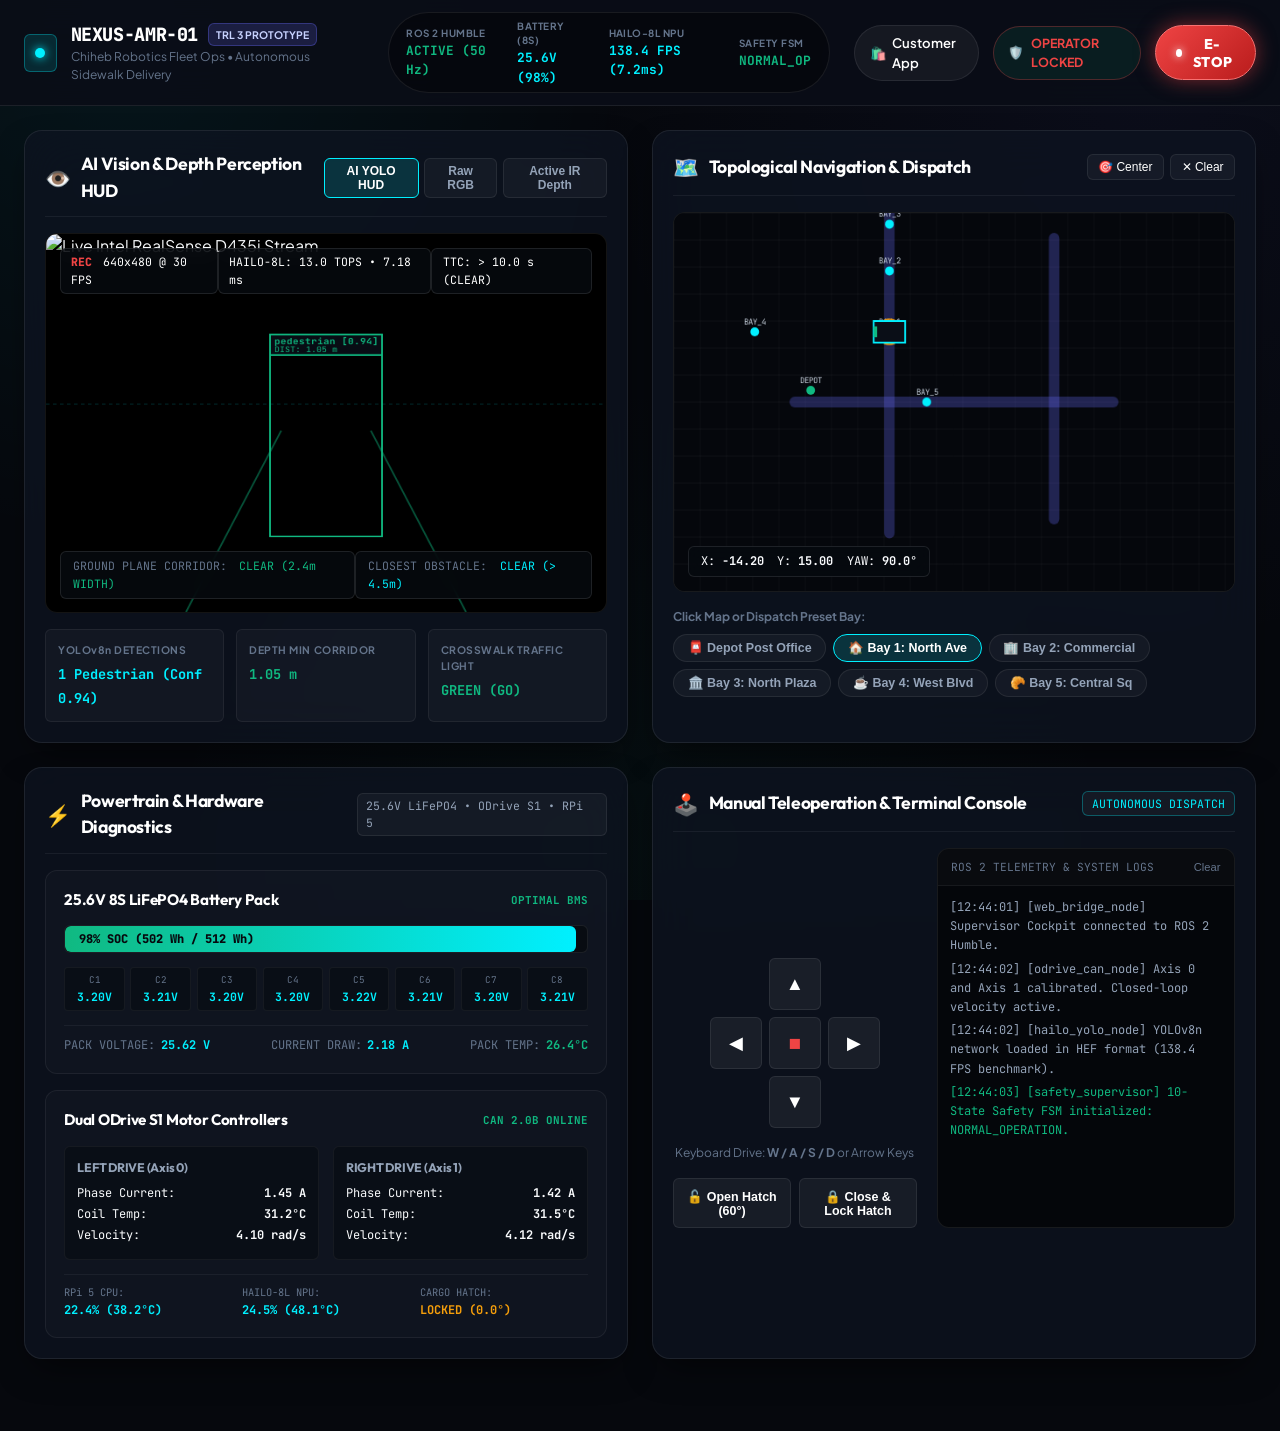
==== delivery_robot_sim/web_dashboard/supervisor.html @ bac7125e "feat(web): implement dual luxury customer portal and engineer supervisor cockpit - Add dedicated cus" ====
<!DOCTYPE html>
<html lang="en">
<head>
  <meta charset="UTF-8">
  <meta name="viewport" content="width=device-width, initial-scale=1.0">
  <title>NexusDelivery — Fleet Engineer & Supervisor Cockpit</title>
  <meta name="description" content="Industrial mission control cockpit for robotics engineers, fleet supervisors, and field telemetry operators.">
  <link rel="preconnect" href="https://fonts.googleapis.com">
  <link rel="preconnect" href="https://fonts.gstatic.com" crossorigin>
  <link href="https://fonts.googleapis.com/css2?family=Outfit:wght@400;500;600;700;800&family=Plus+Jakarta+Sans:wght@400;500;600;700&family=JetBrains+Mono:wght@400;500;600;700;800&display=swap" rel="stylesheet">
  <link rel="stylesheet" href="supervisor.css">
</head>
<body class="cockpit-theme">

  <!-- ========================================================================= -->
  <!-- 1. MISSION CONTROL TOP HEADER                                             -->
  <!-- ========================================================================= -->
  <header class="cockpit-header">
    <div class="cockpit-header-inner">
      
      <!-- Brand & Rover Identifier -->
      <div class="brand-cockpit-group">
        <div class="rover-badge-pulse">
          <span class="rover-dot"></span>
        </div>
        <div class="rover-meta">
          <div class="rover-title">
            <span class="rover-id">NEXUS-AMR-01</span>
            <span class="platform-badge">TRL 3 PROTOTYPE</span>
          </div>
          <div class="rover-sub">Chiheb Robotics Fleet Ops • Autonomous Sidewalk Delivery</div>
        </div>
      </div>

      <!-- Real-Time Telemetry Badges -->
      <div class="telemetry-ribbon">
        <div class="ribbon-metric">
          <span class="rm-k">ROS 2 HUMBLE</span>
          <span class="rm-v text-emerald" id="topRosStatus">ACTIVE (50 Hz)</span>
        </div>
        <div class="ribbon-metric hide-mobile">
          <span class="rm-k">BATTERY (8S)</span>
          <span class="rm-v text-cyan" id="topBattery">25.6V (98%)</span>
        </div>
        <div class="ribbon-metric hide-mobile">
          <span class="rm-k">HAILO-8L NPU</span>
          <span class="rm-v text-cyan" id="topNpu">138.4 FPS (7.2ms)</span>
        </div>
        <div class="ribbon-metric">
          <span class="rm-k">SAFETY FSM</span>
          <span class="rm-v text-emerald" id="topSafetyFsm">NORMAL_OP</span>
        </div>
      </div>

      <!-- Cockpit Actions & Navigation -->
      <div class="cockpit-actions">
        <!-- Switch to Customer Portal -->
        <a href="/client" class="client-portal-link" title="Open Customer Delivery Storefront & Live Tracker">
          <span class="cp-icon">🛍️</span>
          <span>Customer App</span>
        </a>

        <!-- Operator PIN Badge -->
        <div class="operator-auth-badge" id="operatorBadge" onclick="promptOperatorPin()">
          <span class="badge-icon">🛡️</span>
          <span class="badge-text" id="operatorStatusText">OPERATOR SECURE</span>
        </div>

        <!-- Master Emergency Stop Button -->
        <button class="btn-master-estop" id="masterEstopBtn" onclick="toggleMasterEstop()">
          <span class="estop-light"></span>
          <span>E-STOP</span>
        </button>
      </div>

    </div>
  </header>

  <!-- ========================================================================= -->
  <!-- 2. QUAD MISSION CONTROL GRID                                              -->
  <!-- ========================================================================= -->
  <main class="cockpit-grid">

    <!-- ======================================================================= -->
    <!-- PANE 1: PERCEPTION & AI VISION HUD                                      -->
    <!-- ======================================================================= -->
    <section class="cockpit-pane pane-perception">
      <div class="pane-header">
        <div class="pane-title-group">
          <span class="pane-icon">👁️</span>
          <h2>AI Vision & Depth Perception HUD</h2>
        </div>
        <div class="camera-mode-tabs" role="tablist">
          <button class="cam-tab active" onclick="setCameraMode('ai_hud', this)">AI YOLO HUD</button>
          <button class="cam-tab" onclick="setCameraMode('raw_rgb', this)">Raw RGB</button>
          <button class="cam-tab" onclick="setCameraMode('depth', this)">Active IR Depth</button>
        </div>
      </div>

      <!-- Live Stream Viewport -->
      <div class="video-hud-viewport" id="videoHudViewport">
        <img src="/stream/camera.mjpg" id="liveCameraStream" class="camera-stream-img" alt="Live Intel RealSense D435i Stream" onerror="handleStreamFallback(this)">
        <canvas id="cameraOverlayCanvas" class="camera-overlay-canvas" width="640" height="480"></canvas>

        <!-- Dynamic HUD Overlay Widgets -->
        <div class="hud-top-bar">
          <div class="hud-pill"><span class="live-tag">REC</span> 640x480 @ 30 FPS</div>
          <div class="hud-pill" id="hudHailoStats">HAILO-8L: 13.0 TOPS • 7.18 ms</div>
          <div class="hud-pill text-emerald" id="hudTtcMetric">TTC: &gt; 10.0 s (CLEAR)</div>
        </div>

        <div class="hud-bottom-bar">
          <div class="hud-corridor-box">
            <span class="box-title">GROUND PLANE CORRIDOR:</span>
            <span class="box-val text-emerald" id="hudCorridorStatus">CLEAR (2.4m WIDTH)</span>
          </div>
          <div class="hud-obstacle-box">
            <span class="box-title">CLOSEST OBSTACLE:</span>
            <span class="box-val text-cyan" id="hudObstacleDist">CLEAR (&gt; 4.5m)</span>
          </div>
        </div>
      </div>

      <!-- Perception Telemetry Bar -->
      <div class="perception-metrics-grid">
        <div class="stat-card">
          <span class="sc-label">YOLOv8n DETECTIONS</span>
          <span class="sc-val text-cyan" id="metricDetections">1 Pedestrian (Conf 0.94)</span>
        </div>
        <div class="stat-card">
          <span class="sc-label">DEPTH MIN CORRIDOR</span>
          <span class="sc-val text-emerald" id="metricDepthMin">1.05 m</span>
        </div>
        <div class="stat-card">
          <span class="sc-label">CROSSWALK TRAFFIC LIGHT</span>
          <span class="sc-val text-emerald" id="metricTrafficLight">GREEN (GO)</span>
        </div>
      </div>
    </section>

    <!-- ======================================================================= -->
    <!-- PANE 2: TOPOLOGICAL NAVIGATION & WAYPOINT DISPATCH                      -->
    <!-- ======================================================================= -->
    <section class="cockpit-pane pane-navigation">
      <div class="pane-header">
        <div class="pane-title-group">
          <span class="pane-icon">🗺️</span>
          <h2>Topological Navigation & Dispatch</h2>
        </div>
        <div class="map-quick-tools">
          <button class="tool-btn" onclick="centerRoverOnMap()">🎯 Center</button>
          <button class="tool-btn" onclick="clearDispatchRoute()">✕ Clear</button>
        </div>
      </div>

      <!-- Interactive 2D Navigation Map -->
      <div class="nav-map-container">
        <canvas id="cockpitNavCanvas" class="cockpit-map-canvas" width="640" height="420"></canvas>
        <div class="map-coordinates-hud">
          <span>X: <strong id="mapCoordX">-14.20</strong></span>
          <span>Y: <strong id="mapCoordY">15.00</strong></span>
          <span>YAW: <strong id="mapCoordYaw">90.0°</strong></span>
        </div>
      </div>

      <!-- Quick Dispatch Preset Hubs -->
      <div class="dispatch-presets-bar">
        <span class="presets-label">Click Map or Dispatch Preset Bay:</span>
        <div class="presets-chips">
          <button class="preset-chip" onclick="dispatchToBay('DEPOT', -31.5, 2.5)">📮 Depot Post Office</button>
          <button class="preset-chip active" onclick="dispatchToBay('CLIENT_1', -14.2, 15.0)">🏠 Bay 1: North Ave</button>
          <button class="preset-chip" onclick="dispatchToBay('CLIENT_2', -14.2, 28.0)">🏢 Bay 2: Commercial</button>
          <button class="preset-chip" onclick="dispatchToBay('CLIENT_3', -14.2, 38.0)">🏛️ Bay 3: North Plaza</button>
          <button class="preset-chip" onclick="dispatchToBay('CLIENT_4', -43.8, 15.0)">☕ Bay 4: West Blvd</button>
          <button class="preset-chip" onclick="dispatchToBay('CLIENT_5', -6.0, 0.0)">🥐 Bay 5: Central Sq</button>
        </div>
      </div>
    </section>

    <!-- ======================================================================= -->
    <!-- PANE 3: HARDWARE DIAGNOSTICS DECK                                       -->
    <!-- ======================================================================= -->
    <section class="cockpit-pane pane-hardware">
      <div class="pane-header">
        <div class="pane-title-group">
          <span class="pane-icon">⚡</span>
          <h2>Powertrain & Hardware Diagnostics</h2>
        </div>
        <span class="hw-spec-tag">25.6V LiFePO4 • ODrive S1 • RPi 5</span>
      </div>

      <div class="hardware-decks-container">
        
        <!-- Battery BMS Card -->
        <div class="hw-deck-card">
          <div class="deck-card-header">
            <h4>25.6V 8S LiFePO4 Battery Pack</h4>
            <span class="deck-state-chip text-emerald">OPTIMAL BMS</span>
          </div>

          <div class="battery-meter-visual">
            <div class="battery-bar-fill" id="bmsSocFill" style="width: 98%;"></div>
            <span class="battery-soc-label" id="bmsSocText">98% SOC (502 Wh / 512 Wh)</span>
          </div>

          <!-- Cell Balancing Grid (8 Cells) -->
          <div class="cell-voltages-grid">
            <div class="cell-item"><span>C1</span><strong>3.20V</strong></div>
            <div class="cell-item"><span>C2</span><strong>3.21V</strong></div>
            <div class="cell-item"><span>C3</span><strong>3.20V</strong></div>
            <div class="cell-item"><span>C4</span><strong>3.20V</strong></div>
            <div class="cell-item"><span>C5</span><strong>3.22V</strong></div>
            <div class="cell-item"><span>C6</span><strong>3.21V</strong></div>
            <div class="cell-item"><span>C7</span><strong>3.20V</strong></div>
            <div class="cell-item"><span>C8</span><strong>3.21V</strong></div>
          </div>

          <div class="deck-telemetry-row">
            <div><span class="dt-k">PACK VOLTAGE:</span><strong class="dt-v text-cyan">25.62 V</strong></div>
            <div><span class="dt-k">CURRENT DRAW:</span><strong class="dt-v text-cyan" id="bmsCurrentDraw">2.18 A</strong></div>
            <div><span class="dt-k">PACK TEMP:</span><strong class="dt-v text-emerald">26.4°C</strong></div>
          </div>
        </div>

        <!-- ODrive S1 & Compute Deck -->
        <div class="hw-deck-card">
          <div class="deck-card-header">
            <h4>Dual ODrive S1 Motor Controllers</h4>
            <span class="deck-state-chip text-emerald">CAN 2.0B ONLINE</span>
          </div>

          <div class="motors-telemetry-row">
            <div class="motor-unit">
              <h5>LEFT DRIVE (Axis 0)</h5>
              <div class="mu-stat"><span>Phase Current:</span> <strong id="motorLeftCurrent">1.45 A</strong></div>
              <div class="mu-stat"><span>Coil Temp:</span> <strong id="motorLeftTemp">31.2°C</strong></div>
              <div class="mu-stat"><span>Velocity:</span> <strong id="motorLeftVel">4.10 rad/s</strong></div>
            </div>
            <div class="motor-unit">
              <h5>RIGHT DRIVE (Axis 1)</h5>
              <div class="mu-stat"><span>Phase Current:</span> <strong id="motorRightCurrent">1.42 A</strong></div>
              <div class="mu-stat"><span>Coil Temp:</span> <strong id="motorRightTemp">31.5°C</strong></div>
              <div class="mu-stat"><span>Velocity:</span> <strong id="motorRightVel">4.12 rad/s</strong></div>
            </div>
          </div>

          <div class="compute-subdeck">
            <div class="cs-item">
              <span class="cs-k">RPi 5 CPU:</span>
              <strong class="cs-v text-cyan" id="rpiCpuLoad">22.4% (38.2°C)</strong>
            </div>
            <div class="cs-item">
              <span class="cs-k">HAILO-8L NPU:</span>
              <strong class="cs-v text-cyan" id="hailoLoad">24.5% (48.1°C)</strong>
            </div>
            <div class="cs-item">
              <span class="cs-k">CARGO HATCH:</span>
              <strong class="cs-v text-amber" id="cockpitHatchStatus">LOCKED (0.0°)</strong>
            </div>
          </div>
        </div>

      </div>
    </section>

    <!-- ======================================================================= -->
    <!-- PANE 4: REMOTE TELEOPERATION & MISSION CONSOLE                          -->
    <!-- ======================================================================= -->
    <section class="cockpit-pane pane-teleop">
      <div class="pane-header">
        <div class="pane-title-group">
          <span class="pane-icon">🕹️</span>
          <h2>Manual Teleoperation & Terminal Console</h2>
        </div>
        <span class="teleop-mode-pill" id="teleopModePill">AUTONOMOUS DISPATCH</span>
      </div>

      <div class="teleop-body-grid">
        
        <!-- Controls Side -->
        <div class="teleop-controls-side">
          <div class="dpad-container">
            <button class="dpad-btn dpad-up" onmousedown="sendTeleop(0.6, 0.0)" onmouseup="sendTeleop(0.0, 0.0)">▲</button>
            <div class="dpad-mid-row">
              <button class="dpad-btn dpad-left" onmousedown="sendTeleop(0.0, 0.6)" onmouseup="sendTeleop(0.0, 0.0)">◀</button>
              <button class="dpad-btn dpad-stop" onclick="sendTeleop(0.0, 0.0)">■</button>
              <button class="dpad-btn dpad-right" onmousedown="sendTeleop(0.0, -0.6)" onmouseup="sendTeleop(0.0, 0.0)">▶</button>
            </div>
            <button class="dpad-btn dpad-down" onmousedown="sendTeleop(-0.4, 0.0)" onmouseup="sendTeleop(0.0, 0.0)">▼</button>
          </div>
          <span class="keyboard-hint">Keyboard Drive: <strong>W / A / S / D</strong> or Arrow Keys</span>

          <div class="hatch-override-buttons">
            <button class="btn-hatch-action" onclick="toggleHatchManual('open')">🔓 Open Hatch (60°)</button>
            <button class="btn-hatch-action" onclick="toggleHatchManual('close')">🔒 Close & Lock Hatch</button>
          </div>
        </div>

        <!-- Terminal Console Side -->
        <div class="console-side">
          <div class="console-header">
            <span>ROS 2 TELEMETRY & SYSTEM LOGS</span>
            <button class="console-clear-btn" onclick="clearTerminalLogs()">Clear</button>
          </div>
          <div class="console-output" id="cockpitTerminalOutput">
            <div class="log-line info">[12:44:01] [web_bridge_node] Supervisor Cockpit connected to ROS 2 Humble.</div>
            <div class="log-line info">[12:44:02] [odrive_can_node] Axis 0 and Axis 1 calibrated. Closed-loop velocity active.</div>
            <div class="log-line info">[12:44:02] [hailo_yolo_node] YOLOv8n network loaded in HEF format (138.4 FPS benchmark).</div>
            <div class="log-line success">[12:44:03] [safety_supervisor] 10-State Safety FSM initialized: NORMAL_OPERATION.</div>
          </div>
        </div>

      </div>
    </section>

  </main>

  <!-- ========================================================================= -->
  <!-- 3. OPERATOR PIN AUTHENTICATION MODAL                                      -->
  <!-- ========================================================================= -->
  <div class="pin-modal-backdrop" id="operatorPinModal">
    <div class="pin-modal-window">
      <div class="pin-modal-header">
        <span class="pin-shield-icon">🛡️</span>
        <h3>Operator Security Authorization</h3>
        <p>Enter the fleet operator security PIN to unlock remote vehicle overrides.</p>
      </div>

      <form onsubmit="handleOperatorPinSubmit(event)">
        <div class="form-group">
          <label>Operator Security PIN / Token</label>
          <input type="password" id="inputOperatorPin" class="pin-input mono" placeholder="Enter PIN (e.g. from NEXUS_OPERATOR_PIN)" required>
        </div>

        <div class="pin-preset-helper">
          <span>Demo Evaluation Hint:</span>
          <button type="button" class="btn-autofill-pin" onclick="autofillDemoPin()">Use Session Token</button>
        </div>

        <div class="pin-feedback" id="operatorPinFeedback"></div>

        <div class="pin-modal-actions">
          <button type="button" class="btn-pin-cancel" onclick="closeOperatorPinModal()">Cancel</button>
          <button type="submit" class="btn-pin-submit">Authorize Operator</button>
        </div>
      </form>
    </div>
  </div>

  <!-- Master E-Stop Flashing Banner -->
  <div class="estop-active-banner" id="estopBanner" style="display: none;">
    <div class="banner-inner">
      <span class="banner-icon">⚠️</span>
      <strong>EMERGENCY STOP ENGAGED: ALL MOTOR POWER CUT OFF</strong>
      <button class="btn-reset-estop" onclick="resetMasterEstop()">RESET E-STOP</button>
    </div>
  </div>

  <!-- Supervisor Cockpit Logic -->
  <script src="supervisor.js"></script>
</body>
</html>
---- delivery_robot_sim/web_dashboard/supervisor.css ----
/* ==========================================================================
   NexusDelivery — Fleet Engineer & Supervisor Cockpit CSS
   Industrial Telemetry, Mission Control, Monospace Metrics, Dark Obsidian UI
   ========================================================================== */

:root {
  --cockpit-bg: #06080d;
  --cockpit-card: rgba(14, 20, 32, 0.78);
  --cockpit-card-border: rgba(255, 255, 255, 0.08);
  --cockpit-header: rgba(10, 14, 23, 0.92);

  --accent-cyan: #00f0ff;
  --accent-cyan-glow: rgba(0, 240, 255, 0.3);
  --accent-emerald: #10b981;
  --accent-emerald-glow: rgba(16, 185, 129, 0.3);
  --accent-amber: #f59e0b;
  --accent-red: #ef4444;
  --accent-indigo: #6366f1;

  --text-main: #f8fafc;
  --text-muted: #94a3b8;
  --text-dim: #64748b;

  --font-heading: 'Outfit', sans-serif;
  --font-body: 'Plus Jakarta Sans', sans-serif;
  --font-mono: 'JetBrains Mono', monospace;

  --radius-sm: 6px;
  --radius-md: 12px;
  --radius-lg: 18px;
  --radius-full: 9999px;
  --transition: all 0.24s cubic-bezier(0.16, 1, 0.3, 1);
}

*, *::before, *::after {
  box-sizing: border-box;
  margin: 0;
  padding: 0;
}

body.cockpit-theme {
  background: var(--cockpit-bg);
  color: var(--text-main);
  font-family: var(--font-body);
  line-height: 1.5;
  min-height: 100vh;
  overflow-x: hidden;
  background-image: 
    radial-gradient(circle at 10% 5%, rgba(0, 240, 255, 0.06), transparent 35%),
    radial-gradient(circle at 90% 10%, rgba(99, 102, 241, 0.06), transparent 40%),
    radial-gradient(circle at 50% 95%, rgba(16, 185, 129, 0.04), transparent 45%);
  background-attachment: fixed;
}

h1, h2, h3, h4, h5 {
  font-family: var(--font-heading);
  letter-spacing: -0.02em;
  color: #fff;
}

.mono { font-family: var(--font-mono); }
.text-cyan { color: var(--accent-cyan); }
.text-emerald { color: var(--accent-emerald); }
.text-amber { color: var(--accent-amber); }
.text-red { color: var(--accent-red); }

/* ==========================================================================
   1. MISSION CONTROL HEADER
   ========================================================================== */
.cockpit-header {
  position: sticky;
  top: 0;
  z-index: 1000;
  background: var(--cockpit-header);
  backdrop-filter: blur(20px);
  border-bottom: 1px solid var(--cockpit-card-border);
  padding: 0.75rem 1.5rem;
}

.cockpit-header-inner {
  max-width: 1560px;
  margin: 0 auto;
  display: flex;
  align-items: center;
  justify-content: space-between;
  gap: 1.5rem;
}

.brand-cockpit-group {
  display: flex;
  align-items: center;
  gap: 0.85rem;
}

.rover-badge-pulse {
  width: 38px;
  height: 38px;
  border-radius: var(--radius-sm);
  background: rgba(0, 240, 255, 0.12);
  border: 1px solid rgba(0, 240, 255, 0.3);
  display: flex;
  align-items: center;
  justify-content: center;
}

.rover-dot {
  width: 10px;
  height: 10px;
  border-radius: 50%;
  background: var(--accent-cyan);
  box-shadow: 0 0 10px var(--accent-cyan);
  animation: pulse-rover 2s infinite;
}

@keyframes pulse-rover {
  0% { transform: scale(0.9); opacity: 0.7; }
  50% { transform: scale(1.3); opacity: 1; }
  100% { transform: scale(0.9); opacity: 0.7; }
}

.rover-title {
  display: flex;
  align-items: center;
  gap: 0.6rem;
}

.rover-id {
  font-family: var(--font-mono);
  font-size: 1.15rem;
  font-weight: 800;
  letter-spacing: -0.02em;
  color: #fff;
}

.platform-badge {
  font-size: 0.65rem;
  font-weight: 700;
  padding: 0.15rem 0.45rem;
  border-radius: var(--radius-sm);
  background: rgba(99, 102, 241, 0.2);
  border: 1px solid rgba(99, 102, 241, 0.35);
  color: #c7d2fe;
}

.rover-sub {
  font-size: 0.75rem;
  color: var(--text-dim);
}

/* Telemetry Ribbon */
.telemetry-ribbon {
  display: flex;
  align-items: center;
  gap: 1.25rem;
  background: rgba(0, 0, 0, 0.35);
  border: 1px solid var(--cockpit-card-border);
  border-radius: var(--radius-full);
  padding: 0.35rem 1.1rem;
}

.ribbon-metric {
  display: flex;
  flex-direction: column;
}

.rm-k {
  font-size: 0.62rem;
  font-weight: 700;
  color: var(--text-dim);
  letter-spacing: 0.05em;
}

.rm-v {
  font-family: var(--font-mono);
  font-size: 0.8rem;
  font-weight: 700;
}

/* Cockpit Actions */
.cockpit-actions {
  display: flex;
  align-items: center;
  gap: 0.85rem;
}

.client-portal-link {
  display: inline-flex;
  align-items: center;
  gap: 0.4rem;
  padding: 0.45rem 0.95rem;
  border-radius: var(--radius-full);
  background: rgba(255, 255, 255, 0.05);
  border: 1px solid var(--cockpit-card-border);
  color: #fff;
  font-size: 0.82rem;
  font-weight: 600;
  text-decoration: none;
  transition: var(--transition);
}

.client-portal-link:hover {
  background: rgba(255, 255, 255, 0.12);
  border-color: rgba(255, 255, 255, 0.2);
}

.operator-auth-badge {
  display: inline-flex;
  align-items: center;
  gap: 0.4rem;
  padding: 0.45rem 0.9rem;
  border-radius: var(--radius-full);
  background: rgba(16, 185, 129, 0.1);
  border: 1px solid rgba(16, 185, 129, 0.3);
  font-size: 0.78rem;
  font-weight: 700;
  color: var(--accent-emerald);
  cursor: pointer;
}

.btn-master-estop {
  display: inline-flex;
  align-items: center;
  gap: 0.5rem;
  padding: 0.55rem 1.25rem;
  border-radius: var(--radius-full);
  background: linear-gradient(135deg, #ef4444 0%, #b91c1c 100%);
  border: 1px solid #f87171;
  color: #fff;
  font-family: var(--font-heading);
  font-size: 0.88rem;
  font-weight: 800;
  letter-spacing: 0.05em;
  cursor: pointer;
  box-shadow: 0 0 20px rgba(239, 68, 68, 0.5);
  transition: var(--transition);
}

.btn-master-estop:hover {
  transform: scale(1.04);
  box-shadow: 0 0 28px rgba(239, 68, 68, 0.75);
}

.estop-light {
  width: 8px;
  height: 8px;
  border-radius: 50%;
  background: #fff;
  box-shadow: 0 0 8px #fff;
}

/* ==========================================================================
   2. QUAD MISSION CONTROL GRID
   ========================================================================== */
.cockpit-grid {
  max-width: 1560px;
  margin: 1.5rem auto;
  padding: 0 1.5rem 3rem;
  display: grid;
  grid-template-columns: 1fr 1fr;
  gap: 1.5rem;
}

.cockpit-pane {
  background: var(--cockpit-card);
  backdrop-filter: blur(24px);
  -webkit-backdrop-filter: blur(24px);
  border: 1px solid var(--cockpit-card-border);
  border-radius: var(--radius-lg);
  padding: 1.25rem;
  display: flex;
  flex-direction: column;
  box-shadow: 0 15px 35px -10px rgba(0, 0, 0, 0.6);
}

.pane-header {
  display: flex;
  align-items: center;
  justify-content: space-between;
  margin-bottom: 1rem;
  padding-bottom: 0.75rem;
  border-bottom: 1px solid rgba(255, 255, 255, 0.06);
}

.pane-title-group {
  display: flex;
  align-items: center;
  gap: 0.6rem;
}

.pane-icon { font-size: 1.3rem; }
.pane-header h2 { font-size: 1.1rem; }

.hw-spec-tag, .teleop-mode-pill {
  font-family: var(--font-mono);
  font-size: 0.72rem;
  padding: 0.2rem 0.55rem;
  border-radius: var(--radius-sm);
  background: rgba(255, 255, 255, 0.04);
  border: 1px solid rgba(255, 255, 255, 0.08);
  color: var(--text-muted);
}

.teleop-mode-pill {
  color: var(--accent-cyan);
  border-color: rgba(0, 240, 255, 0.3);
}

/* PANE 1: PERCEPTION & AI HUD */
.camera-mode-tabs {
  display: flex;
  gap: 0.35rem;
}

.cam-tab {
  background: rgba(255, 255, 255, 0.04);
  border: 1px solid var(--cockpit-card-border);
  color: var(--text-muted);
  border-radius: var(--radius-sm);
  padding: 0.3rem 0.65rem;
  font-size: 0.75rem;
  font-weight: 600;
  cursor: pointer;
  transition: var(--transition);
}

.cam-tab.active {
  background: rgba(0, 240, 255, 0.15);
  border-color: var(--accent-cyan);
  color: #fff;
}

.video-hud-viewport {
  position: relative;
  background: #000;
  border-radius: var(--radius-md);
  border: 1px solid rgba(255, 255, 255, 0.08);
  height: 380px;
  overflow: hidden;
  margin-bottom: 1rem;
}

.camera-stream-img {
  width: 100%;
  height: 100%;
  object-fit: cover;
  display: block;
}

.camera-overlay-canvas {
  position: absolute;
  inset: 0;
  width: 100%;
  height: 100%;
  pointer-events: none;
}

.hud-top-bar, .hud-bottom-bar {
  position: absolute;
  left: 0.85rem;
  right: 0.85rem;
  display: flex;
  align-items: center;
  justify-content: space-between;
  pointer-events: none;
}

.hud-top-bar { top: 0.85rem; }
.hud-bottom-bar { bottom: 0.85rem; }

.hud-pill {
  background: rgba(7, 10, 16, 0.8);
  backdrop-filter: blur(10px);
  border: 1px solid rgba(255, 255, 255, 0.1);
  border-radius: var(--radius-sm);
  padding: 0.3rem 0.65rem;
  font-family: var(--font-mono);
  font-size: 0.72rem;
  color: #fff;
}

.live-tag {
  color: var(--accent-red);
  font-weight: 800;
  margin-right: 0.25rem;
}

.hud-corridor-box, .hud-obstacle-box {
  background: rgba(7, 10, 16, 0.8);
  backdrop-filter: blur(10px);
  border: 1px solid rgba(255, 255, 255, 0.1);
  border-radius: var(--radius-sm);
  padding: 0.35rem 0.75rem;
  font-family: var(--font-mono);
  font-size: 0.72rem;
}

.box-title { color: var(--text-dim); margin-right: 0.35rem; }

.perception-metrics-grid {
  display: grid;
  grid-template-columns: repeat(3, 1fr);
  gap: 0.75rem;
}

.stat-card {
  background: rgba(255, 255, 255, 0.03);
  border: 1px solid rgba(255, 255, 255, 0.06);
  border-radius: var(--radius-sm);
  padding: 0.75rem;
}

.sc-label {
  display: block;
  font-size: 0.65rem;
  font-weight: 700;
  color: var(--text-dim);
  letter-spacing: 0.05em;
  margin-bottom: 0.2rem;
}

.sc-val {
  font-family: var(--font-mono);
  font-size: 0.85rem;
  font-weight: 700;
}

/* PANE 2: NAVIGATION & MAP */
.map-quick-tools {
  display: flex;
  gap: 0.4rem;
}

.tool-btn {
  background: rgba(255, 255, 255, 0.04);
  border: 1px solid var(--cockpit-card-border);
  color: #fff;
  border-radius: var(--radius-sm);
  padding: 0.3rem 0.65rem;
  font-size: 0.75rem;
  cursor: pointer;
}

.nav-map-container {
  position: relative;
  background: #04060a;
  border-radius: var(--radius-md);
  border: 1px solid rgba(255, 255, 255, 0.08);
  height: 380px;
  overflow: hidden;
  margin-bottom: 1rem;
}

.cockpit-map-canvas {
  width: 100%;
  height: 100%;
  display: block;
}

.map-coordinates-hud {
  position: absolute;
  bottom: 0.85rem;
  left: 0.85rem;
  background: rgba(7, 10, 16, 0.85);
  backdrop-filter: blur(10px);
  border: 1px solid rgba(255, 255, 255, 0.1);
  border-radius: var(--radius-sm);
  padding: 0.35rem 0.75rem;
  font-family: var(--font-mono);
  font-size: 0.75rem;
  display: flex;
  gap: 0.85rem;
}

.dispatch-presets-bar {
  display: flex;
  flex-direction: column;
  gap: 0.5rem;
}

.presets-label {
  font-size: 0.75rem;
  font-weight: 700;
  color: var(--text-dim);
}

.presets-chips {
  display: flex;
  flex-wrap: wrap;
  gap: 0.45rem;
}

.preset-chip {
  background: rgba(255, 255, 255, 0.04);
  border: 1px solid var(--cockpit-card-border);
  color: var(--text-muted);
  border-radius: var(--radius-full);
  padding: 0.35rem 0.85rem;
  font-size: 0.78rem;
  font-weight: 600;
  cursor: pointer;
  transition: var(--transition);
}

.preset-chip:hover {
  background: rgba(255, 255, 255, 0.1);
  color: #fff;
}

.preset-chip.active {
  background: rgba(0, 240, 255, 0.15);
  border-color: var(--accent-cyan);
  color: #fff;
}

/* PANE 3: HARDWARE DIAGNOSTICS DECK */
.hardware-decks-container {
  display: flex;
  flex-direction: column;
  gap: 1rem;
}

.hw-deck-card {
  background: rgba(255, 255, 255, 0.02);
  border: 1px solid rgba(255, 255, 255, 0.06);
  border-radius: var(--radius-md);
  padding: 1.15rem;
}

.deck-card-header {
  display: flex;
  align-items: center;
  justify-content: space-between;
  margin-bottom: 0.85rem;
}

.deck-card-header h4 { font-size: 0.95rem; }

.deck-state-chip {
  font-family: var(--font-mono);
  font-size: 0.68rem;
  font-weight: 700;
}

.battery-meter-visual {
  position: relative;
  background: rgba(0, 0, 0, 0.4);
  border: 1px solid var(--cockpit-card-border);
  border-radius: var(--radius-sm);
  height: 28px;
  overflow: hidden;
  margin-bottom: 0.85rem;
  display: flex;
  align-items: center;
}

.battery-bar-fill {
  position: absolute;
  top: 0;
  left: 0;
  bottom: 0;
  background: linear-gradient(90deg, #10b981 0%, #00f0ff 100%);
  border-radius: var(--radius-sm);
  transition: width 0.4s ease;
}

.battery-soc-label {
  position: relative;
  z-index: 2;
  margin-left: 0.85rem;
  font-family: var(--font-mono);
  font-size: 0.75rem;
  font-weight: 800;
  color: #07090e;
}

.cell-voltages-grid {
  display: grid;
  grid-template-columns: repeat(8, 1fr);
  gap: 0.35rem;
  margin-bottom: 0.85rem;
}

.cell-item {
  background: rgba(0, 0, 0, 0.3);
  border: 1px solid rgba(255, 255, 255, 0.05);
  border-radius: 4px;
  padding: 0.35rem 0.2rem;
  text-align: center;
  font-family: var(--font-mono);
}

.cell-item span { display: block; font-size: 0.58rem; color: var(--text-dim); }
.cell-item strong { display: block; font-size: 0.72rem; color: var(--accent-cyan); }

.deck-telemetry-row {
  display: flex;
  align-items: center;
  justify-content: space-between;
  padding-top: 0.65rem;
  border-top: 1px solid rgba(255, 255, 255, 0.05);
  font-family: var(--font-mono);
  font-size: 0.75rem;
}

.dt-k { color: var(--text-dim); margin-right: 0.35rem; }

.motors-telemetry-row {
  display: grid;
  grid-template-columns: 1fr 1fr;
  gap: 0.85rem;
  margin-bottom: 0.85rem;
}

.motor-unit {
  background: rgba(0, 0, 0, 0.3);
  border: 1px solid rgba(255, 255, 255, 0.05);
  border-radius: var(--radius-sm);
  padding: 0.75rem;
}

.motor-unit h5 {
  font-size: 0.78rem;
  margin-bottom: 0.4rem;
  color: var(--text-muted);
}

.mu-stat {
  font-family: var(--font-mono);
  font-size: 0.75rem;
  display: flex;
  justify-content: space-between;
  margin-bottom: 0.2rem;
}

.compute-subdeck {
  display: grid;
  grid-template-columns: repeat(3, 1fr);
  gap: 0.65rem;
  padding-top: 0.65rem;
  border-top: 1px solid rgba(255, 255, 255, 0.05);
}

.cs-item {
  font-family: var(--font-mono);
  font-size: 0.75rem;
}

.cs-k { display: block; font-size: 0.65rem; color: var(--text-dim); }

/* PANE 4: TELEOP & TERMINAL */
.teleop-body-grid {
  display: grid;
  grid-template-columns: 0.9fr 1.1fr;
  gap: 1.25rem;
  flex: 1;
}

.teleop-controls-side {
  display: flex;
  flex-direction: column;
  align-items: center;
  justify-content: center;
  gap: 1rem;
}

.dpad-container {
  display: flex;
  flex-direction: column;
  align-items: center;
  gap: 0.45rem;
}

.dpad-mid-row {
  display: flex;
  gap: 0.45rem;
}

.dpad-btn {
  width: 52px;
  height: 52px;
  border-radius: var(--radius-sm);
  background: rgba(255, 255, 255, 0.06);
  border: 1px solid var(--cockpit-card-border);
  color: #fff;
  font-size: 1.15rem;
  cursor: pointer;
  display: flex;
  align-items: center;
  justify-content: center;
  transition: var(--transition);
}

.dpad-btn:hover {
  background: rgba(0, 240, 255, 0.2);
  border-color: var(--accent-cyan);
  box-shadow: 0 0 12px var(--accent-cyan-glow);
}

.dpad-btn:active { transform: scale(0.95); }
.dpad-stop { color: var(--accent-red); font-size: 1.3rem; }

.keyboard-hint {
  font-size: 0.75rem;
  color: var(--text-dim);
}

.hatch-override-buttons {
  display: flex;
  gap: 0.5rem;
  width: 100%;
}

.btn-hatch-action {
  flex: 1;
  padding: 0.6rem;
  border-radius: var(--radius-sm);
  background: rgba(255, 255, 255, 0.05);
  border: 1px solid var(--cockpit-card-border);
  color: #fff;
  font-size: 0.78rem;
  font-weight: 700;
  cursor: pointer;
  transition: var(--transition);
}

.btn-hatch-action:hover {
  background: rgba(255, 255, 255, 0.12);
}

/* Console Side */
.console-side {
  background: #04060a;
  border-radius: var(--radius-md);
  border: 1px solid rgba(255, 255, 255, 0.08);
  display: flex;
  flex-direction: column;
  overflow: hidden;
  height: 380px;
}

.console-header {
  padding: 0.6rem 0.85rem;
  background: rgba(255, 255, 255, 0.02);
  border-bottom: 1px solid rgba(255, 255, 255, 0.06);
  display: flex;
  align-items: center;
  justify-content: space-between;
  font-family: var(--font-mono);
  font-size: 0.7rem;
  color: var(--text-dim);
}

.console-clear-btn {
  background: none;
  border: none;
  color: var(--text-dim);
  cursor: pointer;
  font-size: 0.7rem;
}

.console-clear-btn:hover { color: #fff; }

.console-output {
  flex: 1;
  overflow-y: auto;
  padding: 0.75rem;
  font-family: var(--font-mono);
  font-size: 0.75rem;
  line-height: 1.6;
  display: flex;
  flex-direction: column;
  gap: 0.25rem;
}

.log-line.info { color: #94a3b8; }
.log-line.success { color: var(--accent-emerald); }
.log-line.warn { color: var(--accent-amber); }
.log-line.error { color: var(--accent-red); }

/* Operator PIN Modal */
.pin-modal-backdrop {
  position: fixed;
  inset: 0;
  background: rgba(0, 0, 0, 0.8);
  backdrop-filter: blur(14px);
  z-index: 3000;
  display: flex;
  align-items: center;
  justify-content: center;
  padding: 1.5rem;
  opacity: 0;
  pointer-events: none;
  transition: opacity 0.3s ease;
}

.pin-modal-backdrop.active {
  opacity: 1;
  pointer-events: auto;
}

.pin-modal-window {
  background: var(--cockpit-card);
  backdrop-filter: blur(28px);
  border: 1px solid var(--cockpit-card-border);
  border-radius: var(--radius-lg);
  width: 100%;
  max-width: 440px;
  padding: 2rem;
  box-shadow: 0 25px 60px -15px rgba(0, 0, 0, 0.85);
}

.pin-modal-header {
  text-align: center;
  margin-bottom: 1.5rem;
}

.pin-shield-icon { font-size: 2.2rem; display: block; margin-bottom: 0.5rem; }
.pin-modal-header h3 { font-size: 1.25rem; margin-bottom: 0.25rem; }
.pin-modal-header p { font-size: 0.82rem; color: var(--text-muted); }

.pin-input {
  width: 100%;
  padding: 0.75rem 1rem;
  border-radius: var(--radius-sm);
  background: rgba(0, 0, 0, 0.4);
  border: 1px solid var(--cockpit-card-border);
  color: #fff;
  font-size: 0.95rem;
  outline: none;
}

.pin-preset-helper {
  display: flex;
  align-items: center;
  justify-content: space-between;
  margin: 0.85rem 0;
  font-size: 0.75rem;
  color: var(--text-dim);
}

.btn-autofill-pin {
  background: none;
  border: none;
  color: var(--accent-cyan);
  font-weight: 700;
  cursor: pointer;
}

.pin-feedback {
  font-size: 0.82rem;
  min-height: 1.2rem;
  margin-bottom: 1rem;
}

.pin-feedback.error { color: var(--accent-red); }
.pin-feedback.success { color: var(--accent-emerald); }

.pin-modal-actions {
  display: flex;
  gap: 0.75rem;
}

.btn-pin-cancel, .btn-pin-submit {
  flex: 1;
  padding: 0.75rem;
  border-radius: var(--radius-full);
  font-family: var(--font-heading);
  font-weight: 700;
  font-size: 0.88rem;
  cursor: pointer;
}

.btn-pin-cancel {
  background: rgba(255, 255, 255, 0.05);
  border: 1px solid var(--cockpit-card-border);
  color: #fff;
}

.btn-pin-submit {
  background: linear-gradient(135deg, #00f0ff 0%, #6366f1 100%);
  border: none;
  color: #07090e;
}

/* Master E-Stop Banner */
.estop-active-banner {
  position: fixed;
  top: 0;
  left: 0;
  right: 0;
  background: #dc2626;
  color: #fff;
  z-index: 5000;
  padding: 0.85rem 1.5rem;
  animation: banner-flash 1s infinite alternate;
}

@keyframes banner-flash {
  from { background: #b91c1c; }
  to { background: #ef4444; }
}

.banner-inner {
  max-width: 1560px;
  margin: 0 auto;
  display: flex;
  align-items: center;
  justify-content: space-between;
  font-family: var(--font-mono);
  font-size: 0.88rem;
}

.btn-reset-estop {
  background: #fff;
  border: none;
  color: #b91c1c;
  font-family: var(--font-heading);
  font-size: 0.85rem;
  font-weight: 800;
  padding: 0.4rem 1rem;
  border-radius: var(--radius-full);
  cursor: pointer;
}

/* Responsive */
@media (max-width: 1200px) {
  .cockpit-grid { grid-template-columns: 1fr; }
  .teleop-body-grid { grid-template-columns: 1fr; }
}

@media (max-width: 768px) {
  .hide-mobile { display: none; }
  .telemetry-ribbon { display: none; }
}
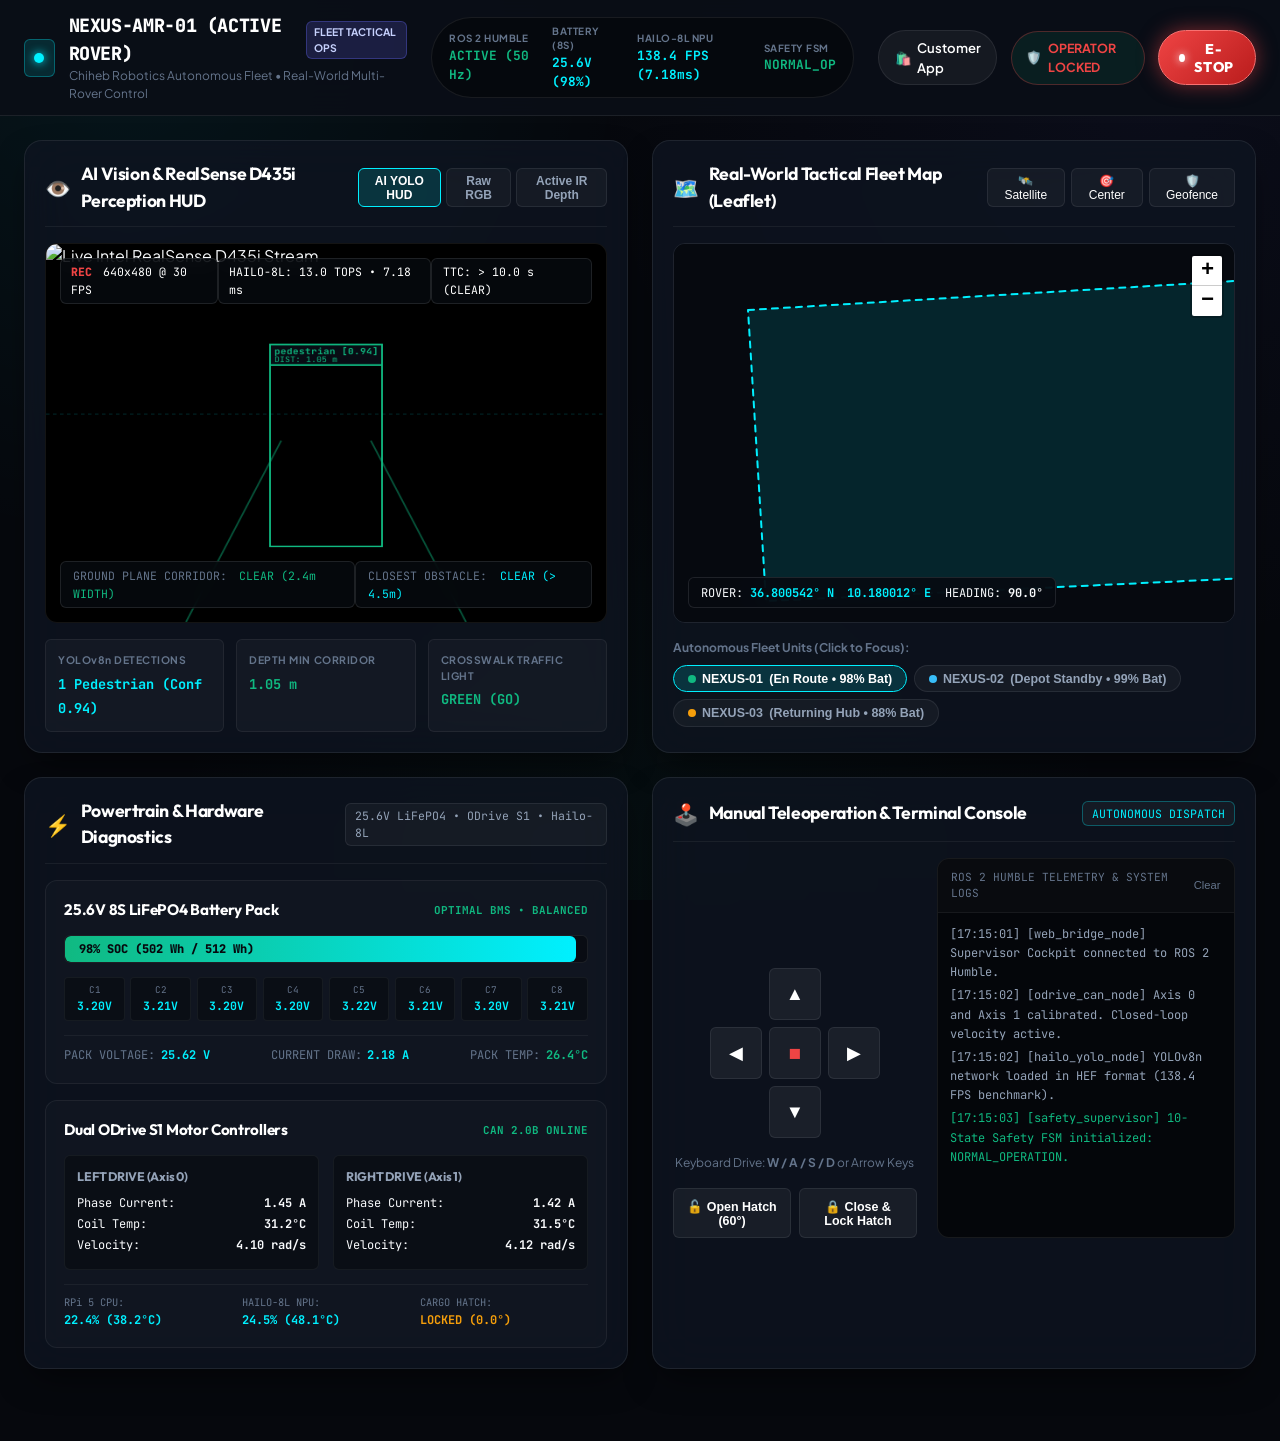
==== commit 32b108a4: "feat(web): real-world Leaflet satellite maps, doorstep pin drop explorer, and multi-rover fleet tact" ====
--- a/delivery_robot_sim/web_dashboard/supervisor.html
+++ b/delivery_robot_sim/web_dashboard/supervisor.html
@@ -3,11 +3,18 @@
 <head>
   <meta charset="UTF-8">
   <meta name="viewport" content="width=device-width, initial-scale=1.0">
-  <title>NexusDelivery — Fleet Engineer & Supervisor Cockpit</title>
-  <meta name="description" content="Industrial mission control cockpit for robotics engineers, fleet supervisors, and field telemetry operators.">
+  <title>NexusDelivery — Fleet Engineer & Supervisor Cockpit (Tactical Ops)</title>
+  <meta name="description" content="Industrial mission control cockpit for robotics engineers, fleet supervisors, and field telemetry operators. Real-world multi-rover tactical map.">
+  
+  <!-- Google Fonts: Outfit (Titles), Plus Jakarta Sans (UI), JetBrains Mono (Telemetry/Coords) -->
   <link rel="preconnect" href="https://fonts.googleapis.com">
   <link rel="preconnect" href="https://fonts.gstatic.com" crossorigin>
   <link href="https://fonts.googleapis.com/css2?family=Outfit:wght@400;500;600;700;800&family=Plus+Jakarta+Sans:wght@400;500;600;700&family=JetBrains+Mono:wght@400;500;600;700;800&display=swap" rel="stylesheet">
+  
+  <!-- Leaflet Map CSS (Local Bundle with CDN Fallback) -->
+  <link rel="stylesheet" href="leaflet.css">
+  <link rel="stylesheet" href="https://unpkg.com/leaflet@1.9.4/dist/leaflet.css">
+  
   <link rel="stylesheet" href="supervisor.css">
 </head>
 <body class="cockpit-theme">
@@ -25,10 +32,10 @@
         </div>
         <div class="rover-meta">
           <div class="rover-title">
-            <span class="rover-id">NEXUS-AMR-01</span>
-            <span class="platform-badge">TRL 3 PROTOTYPE</span>
-          </div>
-          <div class="rover-sub">Chiheb Robotics Fleet Ops • Autonomous Sidewalk Delivery</div>
+            <span class="rover-id">NEXUS-AMR-01 (ACTIVE ROVER)</span>
+            <span class="platform-badge">FLEET TACTICAL OPS</span>
+          </div>
+          <div class="rover-sub">Chiheb Robotics Autonomous Fleet • Real-World Multi-Rover Control</div>
         </div>
       </div>
 
@@ -44,7 +51,7 @@
         </div>
         <div class="ribbon-metric hide-mobile">
           <span class="rm-k">HAILO-8L NPU</span>
-          <span class="rm-v text-cyan" id="topNpu">138.4 FPS (7.2ms)</span>
+          <span class="rm-v text-cyan" id="topNpu">138.4 FPS (7.18ms)</span>
         </div>
         <div class="ribbon-metric">
           <span class="rm-k">SAFETY FSM</span>
@@ -88,7 +95,7 @@
       <div class="pane-header">
         <div class="pane-title-group">
           <span class="pane-icon">👁️</span>
-          <h2>AI Vision & Depth Perception HUD</h2>
+          <h2>AI Vision & RealSense D435i Perception HUD</h2>
         </div>
         <div class="camera-mode-tabs" role="tablist">
           <button class="cam-tab active" onclick="setCameraMode('ai_hud', this)">AI YOLO HUD</button>
@@ -139,40 +146,44 @@
     </section>
 
     <!-- ======================================================================= -->
-    <!-- PANE 2: TOPOLOGICAL NAVIGATION & WAYPOINT DISPATCH                      -->
+    <!-- PANE 2: REAL-WORLD TACTICAL FLEET MAP & DISPATCH                        -->
     <!-- ======================================================================= -->
     <section class="cockpit-pane pane-navigation">
       <div class="pane-header">
         <div class="pane-title-group">
           <span class="pane-icon">🗺️</span>
-          <h2>Topological Navigation & Dispatch</h2>
+          <h2>Real-World Tactical Fleet Map (Leaflet)</h2>
         </div>
         <div class="map-quick-tools">
-          <button class="tool-btn" onclick="centerRoverOnMap()">🎯 Center</button>
-          <button class="tool-btn" onclick="clearDispatchRoute()">✕ Clear</button>
-        </div>
-      </div>
-
-      <!-- Interactive 2D Navigation Map -->
+          <button class="tool-btn" onclick="toggleTacticalTiles()" id="btnTacticalTile">🛰️ Satellite</button>
+          <button class="tool-btn" onclick="centerFleetMap()">🎯 Center</button>
+          <button class="tool-btn" onclick="toggleGeofence()">🛡️ Geofence</button>
+        </div>
+      </div>
+
+      <!-- Real-World Leaflet Tactical Map Viewport -->
       <div class="nav-map-container">
-        <canvas id="cockpitNavCanvas" class="cockpit-map-canvas" width="640" height="420"></canvas>
+        <div id="supervisorTacticalMap" class="real-world-tactical-map"></div>
         <div class="map-coordinates-hud">
-          <span>X: <strong id="mapCoordX">-14.20</strong></span>
-          <span>Y: <strong id="mapCoordY">15.00</strong></span>
-          <span>YAW: <strong id="mapCoordYaw">90.0°</strong></span>
-        </div>
-      </div>
-
-      <!-- Quick Dispatch Preset Hubs -->
+          <span>ROVER: <strong id="mapCoordX" class="text-cyan">36.800542° N</strong></span>
+          <span><strong id="mapCoordY" class="text-cyan">10.180012° E</strong></span>
+          <span>HEADING: <strong id="mapCoordYaw">90.0°</strong></span>
+        </div>
+      </div>
+
+      <!-- Multi-Rover Tactical Status Selector -->
       <div class="dispatch-presets-bar">
-        <span class="presets-label">Click Map or Dispatch Preset Bay:</span>
+        <span class="presets-label">Autonomous Fleet Units (Click to Focus):</span>
         <div class="presets-chips">
-          <button class="preset-chip" onclick="dispatchToBay('DEPOT', -31.5, 2.5)">📮 Depot Post Office</button>
-          <button class="preset-chip active" onclick="dispatchToBay('CLIENT_1', -14.2, 15.0)">🏠 Bay 1: North Ave</button>
-          <button class="preset-chip" onclick="dispatchToBay('CLIENT_2', -14.2, 28.0)">🏢 Bay 2: Commercial</button>
-          <button class="preset-chip" onclick="dispatchToBay('CLIENT_3', -14.2, 38.0)">🏛️ Bay 3: North Plaza</button>
-          <button class="preset-chip" onclick="dispatchToBay('CLIENT_4', -43.8, 15.0)">☕ Bay 4: West Blvd</button>
-          <button class="preset-chip" onclick="dispatchToBay('CLIENT_5', -6.0, 0.0)">🥐 Bay 5: Central Sq</button>
+          <button class="preset-chip active" onclick="focusRover('NEXUS-01')">
+            <span class="dot-green"></span> <strong>NEXUS-01</strong> (En Route • 98% Bat)
+          </button>
+          <button class="preset-chip" onclick="focusRover('NEXUS-02')">
+            <span class="dot-blue"></span> <strong>NEXUS-02</strong> (Depot Standby • 99% Bat)
+          </button>
+          <button class="preset-chip" onclick="focusRover('NEXUS-03')">
+            <span class="dot-amber"></span> <strong>NEXUS-03</strong> (Returning Hub • 88% Bat)
+          </button>
         </div>
       </div>
     </section>
@@ -186,7 +197,7 @@
           <span class="pane-icon">⚡</span>
           <h2>Powertrain & Hardware Diagnostics</h2>
         </div>
-        <span class="hw-spec-tag">25.6V LiFePO4 • ODrive S1 • RPi 5</span>
+        <span class="hw-spec-tag">25.6V LiFePO4 • ODrive S1 • Hailo-8L</span>
       </div>
 
       <div class="hardware-decks-container">
@@ -195,7 +206,7 @@
         <div class="hw-deck-card">
           <div class="deck-card-header">
             <h4>25.6V 8S LiFePO4 Battery Pack</h4>
-            <span class="deck-state-chip text-emerald">OPTIMAL BMS</span>
+            <span class="deck-state-chip text-emerald">OPTIMAL BMS • BALANCED</span>
           </div>
 
           <div class="battery-meter-visual">
@@ -299,14 +310,14 @@
         <!-- Terminal Console Side -->
         <div class="console-side">
           <div class="console-header">
-            <span>ROS 2 TELEMETRY & SYSTEM LOGS</span>
+            <span>ROS 2 HUMBLE TELEMETRY & SYSTEM LOGS</span>
             <button class="console-clear-btn" onclick="clearTerminalLogs()">Clear</button>
           </div>
           <div class="console-output" id="cockpitTerminalOutput">
-            <div class="log-line info">[12:44:01] [web_bridge_node] Supervisor Cockpit connected to ROS 2 Humble.</div>
-            <div class="log-line info">[12:44:02] [odrive_can_node] Axis 0 and Axis 1 calibrated. Closed-loop velocity active.</div>
-            <div class="log-line info">[12:44:02] [hailo_yolo_node] YOLOv8n network loaded in HEF format (138.4 FPS benchmark).</div>
-            <div class="log-line success">[12:44:03] [safety_supervisor] 10-State Safety FSM initialized: NORMAL_OPERATION.</div>
+            <div class="log-line info">[17:15:01] [web_bridge_node] Supervisor Cockpit connected to ROS 2 Humble.</div>
+            <div class="log-line info">[17:15:02] [odrive_can_node] Axis 0 and Axis 1 calibrated. Closed-loop velocity active.</div>
+            <div class="log-line info">[17:15:02] [hailo_yolo_node] YOLOv8n network loaded in HEF format (138.4 FPS benchmark).</div>
+            <div class="log-line success">[17:15:03] [safety_supervisor] 10-State Safety FSM initialized: NORMAL_OPERATION.</div>
           </div>
         </div>
 
@@ -333,7 +344,7 @@
         </div>
 
         <div class="pin-preset-helper">
-          <span>Demo Evaluation Hint:</span>
+          <span>Evaluation Helper:</span>
           <button type="button" class="btn-autofill-pin" onclick="autofillDemoPin()">Use Session Token</button>
         </div>
 
@@ -356,6 +367,10 @@
     </div>
   </div>
 
+  <!-- Leaflet Map JS (Local with CDN Fallback) -->
+  <script src="leaflet.js"></script>
+  <script src="https://unpkg.com/leaflet@1.9.4/dist/leaflet.js"></script>
+
   <!-- Supervisor Cockpit Logic -->
   <script src="supervisor.js"></script>
 </body>
--- a/delivery_robot_sim/web_dashboard/leaflet.css
+++ b/delivery_robot_sim/web_dashboard/leaflet.css
@@ -0,0 +1,661 @@
+/* required styles */
+
+.leaflet-pane,
+.leaflet-tile,
+.leaflet-marker-icon,
+.leaflet-marker-shadow,
+.leaflet-tile-container,
+.leaflet-pane > svg,
+.leaflet-pane > canvas,
+.leaflet-zoom-box,
+.leaflet-image-layer,
+.leaflet-layer {
+	position: absolute;
+	left: 0;
+	top: 0;
+	}
+.leaflet-container {
+	overflow: hidden;
+	}
+.leaflet-tile,
+.leaflet-marker-icon,
+.leaflet-marker-shadow {
+	-webkit-user-select: none;
+	   -moz-user-select: none;
+	        user-select: none;
+	  -webkit-user-drag: none;
+	}
+/* Prevents IE11 from highlighting tiles in blue */
+.leaflet-tile::selection {
+	background: transparent;
+}
+/* Safari renders non-retina tile on retina better with this, but Chrome is worse */
+.leaflet-safari .leaflet-tile {
+	image-rendering: -webkit-optimize-contrast;
+	}
+/* hack that prevents hw layers "stretching" when loading new tiles */
+.leaflet-safari .leaflet-tile-container {
+	width: 1600px;
+	height: 1600px;
+	-webkit-transform-origin: 0 0;
+	}
+.leaflet-marker-icon,
+.leaflet-marker-shadow {
+	display: block;
+	}
+/* .leaflet-container svg: reset svg max-width decleration shipped in Joomla! (joomla.org) 3.x */
+/* .leaflet-container img: map is broken in FF if you have max-width: 100% on tiles */
+.leaflet-container .leaflet-overlay-pane svg {
+	max-width: none !important;
+	max-height: none !important;
+	}
+.leaflet-container .leaflet-marker-pane img,
+.leaflet-container .leaflet-shadow-pane img,
+.leaflet-container .leaflet-tile-pane img,
+.leaflet-container img.leaflet-image-layer,
+.leaflet-container .leaflet-tile {
+	max-width: none !important;
+	max-height: none !important;
+	width: auto;
+	padding: 0;
+	}
+
+.leaflet-container img.leaflet-tile {
+	/* See: https://bugs.chromium.org/p/chromium/issues/detail?id=600120 */
+	mix-blend-mode: plus-lighter;
+}
+
+.leaflet-container.leaflet-touch-zoom {
+	-ms-touch-action: pan-x pan-y;
+	touch-action: pan-x pan-y;
+	}
+.leaflet-container.leaflet-touch-drag {
+	-ms-touch-action: pinch-zoom;
+	/* Fallback for FF which doesn't support pinch-zoom */
+	touch-action: none;
+	touch-action: pinch-zoom;
+}
+.leaflet-container.leaflet-touch-drag.leaflet-touch-zoom {
+	-ms-touch-action: none;
+	touch-action: none;
+}
+.leaflet-container {
+	-webkit-tap-highlight-color: transparent;
+}
+.leaflet-container a {
+	-webkit-tap-highlight-color: rgba(51, 181, 229, 0.4);
+}
+.leaflet-tile {
+	filter: inherit;
+	visibility: hidden;
+	}
+.leaflet-tile-loaded {
+	visibility: inherit;
+	}
+.leaflet-zoom-box {
+	width: 0;
+	height: 0;
+	-moz-box-sizing: border-box;
+	     box-sizing: border-box;
+	z-index: 800;
+	}
+/* workaround for https://bugzilla.mozilla.org/show_bug.cgi?id=888319 */
+.leaflet-overlay-pane svg {
+	-moz-user-select: none;
+	}
+
+.leaflet-pane         { z-index: 400; }
+
+.leaflet-tile-pane    { z-index: 200; }
+.leaflet-overlay-pane { z-index: 400; }
+.leaflet-shadow-pane  { z-index: 500; }
+.leaflet-marker-pane  { z-index: 600; }
+.leaflet-tooltip-pane   { z-index: 650; }
+.leaflet-popup-pane   { z-index: 700; }
+
+.leaflet-map-pane canvas { z-index: 100; }
+.leaflet-map-pane svg    { z-index: 200; }
+
+.leaflet-vml-shape {
+	width: 1px;
+	height: 1px;
+	}
+.lvml {
+	behavior: url(#default#VML);
+	display: inline-block;
+	position: absolute;
+	}
+
+
+/* control positioning */
+
+.leaflet-control {
+	position: relative;
+	z-index: 800;
+	pointer-events: visiblePainted; /* IE 9-10 doesn't have auto */
+	pointer-events: auto;
+	}
+.leaflet-top,
+.leaflet-bottom {
+	position: absolute;
+	z-index: 1000;
+	pointer-events: none;
+	}
+.leaflet-top {
+	top: 0;
+	}
+.leaflet-right {
+	right: 0;
+	}
+.leaflet-bottom {
+	bottom: 0;
+	}
+.leaflet-left {
+	left: 0;
+	}
+.leaflet-control {
+	float: left;
+	clear: both;
+	}
+.leaflet-right .leaflet-control {
+	float: right;
+	}
+.leaflet-top .leaflet-control {
+	margin-top: 10px;
+	}
+.leaflet-bottom .leaflet-control {
+	margin-bottom: 10px;
+	}
+.leaflet-left .leaflet-control {
+	margin-left: 10px;
+	}
+.leaflet-right .leaflet-control {
+	margin-right: 10px;
+	}
+
+
+/* zoom and fade animations */
+
+.leaflet-fade-anim .leaflet-popup {
+	opacity: 0;
+	-webkit-transition: opacity 0.2s linear;
+	   -moz-transition: opacity 0.2s linear;
+	        transition: opacity 0.2s linear;
+	}
+.leaflet-fade-anim .leaflet-map-pane .leaflet-popup {
+	opacity: 1;
+	}
+.leaflet-zoom-animated {
+	-webkit-transform-origin: 0 0;
+	    -ms-transform-origin: 0 0;
+	        transform-origin: 0 0;
+	}
+svg.leaflet-zoom-animated {
+	will-change: transform;
+}
+
+.leaflet-zoom-anim .leaflet-zoom-animated {
+	-webkit-transition: -webkit-transform 0.25s cubic-bezier(0,0,0.25,1);
+	   -moz-transition:    -moz-transform 0.25s cubic-bezier(0,0,0.25,1);
+	        transition:         transform 0.25s cubic-bezier(0,0,0.25,1);
+	}
+.leaflet-zoom-anim .leaflet-tile,
+.leaflet-pan-anim .leaflet-tile {
+	-webkit-transition: none;
+	   -moz-transition: none;
+	        transition: none;
+	}
+
+.leaflet-zoom-anim .leaflet-zoom-hide {
+	visibility: hidden;
+	}
+
+
+/* cursors */
+
+.leaflet-interactive {
+	cursor: pointer;
+	}
+.leaflet-grab {
+	cursor: -webkit-grab;
+	cursor:    -moz-grab;
+	cursor:         grab;
+	}
+.leaflet-crosshair,
+.leaflet-crosshair .leaflet-interactive {
+	cursor: crosshair;
+	}
+.leaflet-popup-pane,
+.leaflet-control {
+	cursor: auto;
+	}
+.leaflet-dragging .leaflet-grab,
+.leaflet-dragging .leaflet-grab .leaflet-interactive,
+.leaflet-dragging .leaflet-marker-draggable {
+	cursor: move;
+	cursor: -webkit-grabbing;
+	cursor:    -moz-grabbing;
+	cursor:         grabbing;
+	}
+
+/* marker & overlays interactivity */
+.leaflet-marker-icon,
+.leaflet-marker-shadow,
+.leaflet-image-layer,
+.leaflet-pane > svg path,
+.leaflet-tile-container {
+	pointer-events: none;
+	}
+
+.leaflet-marker-icon.leaflet-interactive,
+.leaflet-image-layer.leaflet-interactive,
+.leaflet-pane > svg path.leaflet-interactive,
+svg.leaflet-image-layer.leaflet-interactive path {
+	pointer-events: visiblePainted; /* IE 9-10 doesn't have auto */
+	pointer-events: auto;
+	}
+
+/* visual tweaks */
+
+.leaflet-container {
+	background: #ddd;
+	outline-offset: 1px;
+	}
+.leaflet-container a {
+	color: #0078A8;
+	}
+.leaflet-zoom-box {
+	border: 2px dotted #38f;
+	background: rgba(255,255,255,0.5);
+	}
+
+
+/* general typography */
+.leaflet-container {
+	font-family: "Helvetica Neue", Arial, Helvetica, sans-serif;
+	font-size: 12px;
+	font-size: 0.75rem;
+	line-height: 1.5;
+	}
+
+
+/* general toolbar styles */
+
+.leaflet-bar {
+	box-shadow: 0 1px 5px rgba(0,0,0,0.65);
+	border-radius: 4px;
+	}
+.leaflet-bar a {
+	background-color: #fff;
+	border-bottom: 1px solid #ccc;
+	width: 26px;
+	height: 26px;
+	line-height: 26px;
+	display: block;
+	text-align: center;
+	text-decoration: none;
+	color: black;
+	}
+.leaflet-bar a,
+.leaflet-control-layers-toggle {
+	background-position: 50% 50%;
+	background-repeat: no-repeat;
+	display: block;
+	}
+.leaflet-bar a:hover,
+.leaflet-bar a:focus {
+	background-color: #f4f4f4;
+	}
+.leaflet-bar a:first-child {
+	border-top-left-radius: 4px;
+	border-top-right-radius: 4px;
+	}
+.leaflet-bar a:last-child {
+	border-bottom-left-radius: 4px;
+	border-bottom-right-radius: 4px;
+	border-bottom: none;
+	}
+.leaflet-bar a.leaflet-disabled {
+	cursor: default;
+	background-color: #f4f4f4;
+	color: #bbb;
+	}
+
+.leaflet-touch .leaflet-bar a {
+	width: 30px;
+	height: 30px;
+	line-height: 30px;
+	}
+.leaflet-touch .leaflet-bar a:first-child {
+	border-top-left-radius: 2px;
+	border-top-right-radius: 2px;
+	}
+.leaflet-touch .leaflet-bar a:last-child {
+	border-bottom-left-radius: 2px;
+	border-bottom-right-radius: 2px;
+	}
+
+/* zoom control */
+
+.leaflet-control-zoom-in,
+.leaflet-control-zoom-out {
+	font: bold 18px 'Lucida Console', Monaco, monospace;
+	text-indent: 1px;
+	}
+
+.leaflet-touch .leaflet-control-zoom-in, .leaflet-touch .leaflet-control-zoom-out  {
+	font-size: 22px;
+	}
+
+
+/* layers control */
+
+.leaflet-control-layers {
+	box-shadow: 0 1px 5px rgba(0,0,0,0.4);
+	background: #fff;
+	border-radius: 5px;
+	}
+.leaflet-control-layers-toggle {
+	background-image: url(images/layers.png);
+	width: 36px;
+	height: 36px;
+	}
+.leaflet-retina .leaflet-control-layers-toggle {
+	background-image: url(images/layers-2x.png);
+	background-size: 26px 26px;
+	}
+.leaflet-touch .leaflet-control-layers-toggle {
+	width: 44px;
+	height: 44px;
+	}
+.leaflet-control-layers .leaflet-control-layers-list,
+.leaflet-control-layers-expanded .leaflet-control-layers-toggle {
+	display: none;
+	}
+.leaflet-control-layers-expanded .leaflet-control-layers-list {
+	display: block;
+	position: relative;
+	}
+.leaflet-control-layers-expanded {
+	padding: 6px 10px 6px 6px;
+	color: #333;
+	background: #fff;
+	}
+.leaflet-control-layers-scrollbar {
+	overflow-y: scroll;
+	overflow-x: hidden;
+	padding-right: 5px;
+	}
+.leaflet-control-layers-selector {
+	margin-top: 2px;
+	position: relative;
+	top: 1px;
+	}
+.leaflet-control-layers label {
+	display: block;
+	font-size: 13px;
+	font-size: 1.08333em;
+	}
+.leaflet-control-layers-separator {
+	height: 0;
+	border-top: 1px solid #ddd;
+	margin: 5px -10px 5px -6px;
+	}
+
+/* Default icon URLs */
+.leaflet-default-icon-path { /* used only in path-guessing heuristic, see L.Icon.Default */
+	background-image: url(images/marker-icon.png);
+	}
+
+
+/* attribution and scale controls */
+
+.leaflet-container .leaflet-control-attribution {
+	background: #fff;
+	background: rgba(255, 255, 255, 0.8);
+	margin: 0;
+	}
+.leaflet-control-attribution,
+.leaflet-control-scale-line {
+	padding: 0 5px;
+	color: #333;
+	line-height: 1.4;
+	}
+.leaflet-control-attribution a {
+	text-decoration: none;
+	}
+.leaflet-control-attribution a:hover,
+.leaflet-control-attribution a:focus {
+	text-decoration: underline;
+	}
+.leaflet-attribution-flag {
+	display: inline !important;
+	vertical-align: baseline !important;
+	width: 1em;
+	height: 0.6669em;
+	}
+.leaflet-left .leaflet-control-scale {
+	margin-left: 5px;
+	}
+.leaflet-bottom .leaflet-control-scale {
+	margin-bottom: 5px;
+	}
+.leaflet-control-scale-line {
+	border: 2px solid #777;
+	border-top: none;
+	line-height: 1.1;
+	padding: 2px 5px 1px;
+	white-space: nowrap;
+	-moz-box-sizing: border-box;
+	     box-sizing: border-box;
+	background: rgba(255, 255, 255, 0.8);
+	text-shadow: 1px 1px #fff;
+	}
+.leaflet-control-scale-line:not(:first-child) {
+	border-top: 2px solid #777;
+	border-bottom: none;
+	margin-top: -2px;
+	}
+.leaflet-control-scale-line:not(:first-child):not(:last-child) {
+	border-bottom: 2px solid #777;
+	}
+
+.leaflet-touch .leaflet-control-attribution,
+.leaflet-touch .leaflet-control-layers,
+.leaflet-touch .leaflet-bar {
+	box-shadow: none;
+	}
+.leaflet-touch .leaflet-control-layers,
+.leaflet-touch .leaflet-bar {
+	border: 2px solid rgba(0,0,0,0.2);
+	background-clip: padding-box;
+	}
+
+
+/* popup */
+
+.leaflet-popup {
+	position: absolute;
+	text-align: center;
+	margin-bottom: 20px;
+	}
+.leaflet-popup-content-wrapper {
+	padding: 1px;
+	text-align: left;
+	border-radius: 12px;
+	}
+.leaflet-popup-content {
+	margin: 13px 24px 13px 20px;
+	line-height: 1.3;
+	font-size: 13px;
+	font-size: 1.08333em;
+	min-height: 1px;
+	}
+.leaflet-popup-content p {
+	margin: 17px 0;
+	margin: 1.3em 0;
+	}
+.leaflet-popup-tip-container {
+	width: 40px;
+	height: 20px;
+	position: absolute;
+	left: 50%;
+	margin-top: -1px;
+	margin-left: -20px;
+	overflow: hidden;
+	pointer-events: none;
+	}
+.leaflet-popup-tip {
+	width: 17px;
+	height: 17px;
+	padding: 1px;
+
+	margin: -10px auto 0;
+	pointer-events: auto;
+
+	-webkit-transform: rotate(45deg);
+	   -moz-transform: rotate(45deg);
+	    -ms-transform: rotate(45deg);
+	        transform: rotate(45deg);
+	}
+.leaflet-popup-content-wrapper,
+.leaflet-popup-tip {
+	background: white;
+	color: #333;
+	box-shadow: 0 3px 14px rgba(0,0,0,0.4);
+	}
+.leaflet-container a.leaflet-popup-close-button {
+	position: absolute;
+	top: 0;
+	right: 0;
+	border: none;
+	text-align: center;
+	width: 24px;
+	height: 24px;
+	font: 16px/24px Tahoma, Verdana, sans-serif;
+	color: #757575;
+	text-decoration: none;
+	background: transparent;
+	}
+.leaflet-container a.leaflet-popup-close-button:hover,
+.leaflet-container a.leaflet-popup-close-button:focus {
+	color: #585858;
+	}
+.leaflet-popup-scrolled {
+	overflow: auto;
+	}
+
+.leaflet-oldie .leaflet-popup-content-wrapper {
+	-ms-zoom: 1;
+	}
+.leaflet-oldie .leaflet-popup-tip {
+	width: 24px;
+	margin: 0 auto;
+
+	-ms-filter: "progid:DXImageTransform.Microsoft.Matrix(M11=0.70710678, M12=0.70710678, M21=-0.70710678, M22=0.70710678)";
+	filter: progid:DXImageTransform.Microsoft.Matrix(M11=0.70710678, M12=0.70710678, M21=-0.70710678, M22=0.70710678);
+	}
+
+.leaflet-oldie .leaflet-control-zoom,
+.leaflet-oldie .leaflet-control-layers,
+.leaflet-oldie .leaflet-popup-content-wrapper,
+.leaflet-oldie .leaflet-popup-tip {
+	border: 1px solid #999;
+	}
+
+
+/* div icon */
+
+.leaflet-div-icon {
+	background: #fff;
+	border: 1px solid #666;
+	}
+
+
+/* Tooltip */
+/* Base styles for the element that has a tooltip */
+.leaflet-tooltip {
+	position: absolute;
+	padding: 6px;
+	background-color: #fff;
+	border: 1px solid #fff;
+	border-radius: 3px;
+	color: #222;
+	white-space: nowrap;
+	-webkit-user-select: none;
+	-moz-user-select: none;
+	-ms-user-select: none;
+	user-select: none;
+	pointer-events: none;
+	box-shadow: 0 1px 3px rgba(0,0,0,0.4);
+	}
+.leaflet-tooltip.leaflet-interactive {
+	cursor: pointer;
+	pointer-events: auto;
+	}
+.leaflet-tooltip-top:before,
+.leaflet-tooltip-bottom:before,
+.leaflet-tooltip-left:before,
+.leaflet-tooltip-right:before {
+	position: absolute;
+	pointer-events: none;
+	border: 6px solid transparent;
+	background: transparent;
+	content: "";
+	}
+
+/* Directions */
+
+.leaflet-tooltip-bottom {
+	margin-top: 6px;
+}
+.leaflet-tooltip-top {
+	margin-top: -6px;
+}
+.leaflet-tooltip-bottom:before,
+.leaflet-tooltip-top:before {
+	left: 50%;
+	margin-left: -6px;
+	}
+.leaflet-tooltip-top:before {
+	bottom: 0;
+	margin-bottom: -12px;
+	border-top-color: #fff;
+	}
+.leaflet-tooltip-bottom:before {
+	top: 0;
+	margin-top: -12px;
+	margin-left: -6px;
+	border-bottom-color: #fff;
+	}
+.leaflet-tooltip-left {
+	margin-left: -6px;
+}
+.leaflet-tooltip-right {
+	margin-left: 6px;
+}
+.leaflet-tooltip-left:before,
+.leaflet-tooltip-right:before {
+	top: 50%;
+	margin-top: -6px;
+	}
+.leaflet-tooltip-left:before {
+	right: 0;
+	margin-right: -12px;
+	border-left-color: #fff;
+	}
+.leaflet-tooltip-right:before {
+	left: 0;
+	margin-left: -12px;
+	border-right-color: #fff;
+	}
+
+/* Printing */
+
+@media print {
+	/* Prevent printers from removing background-images of controls. */
+	.leaflet-control {
+		-webkit-print-color-adjust: exact;
+		print-color-adjust: exact;
+		}
+	}
--- a/delivery_robot_sim/web_dashboard/supervisor.css
+++ b/delivery_robot_sim/web_dashboard/supervisor.css
@@ -1,16 +1,17 @@
 /* ==========================================================================
    NexusDelivery — Fleet Engineer & Supervisor Cockpit CSS
    Industrial Telemetry, Mission Control, Monospace Metrics, Dark Obsidian UI
+   Real-World Leaflet Tactical Map & Multi-Rover Fleet Dashboard
    ========================================================================== */
 
 :root {
   --cockpit-bg: #06080d;
-  --cockpit-card: rgba(14, 20, 32, 0.78);
+  --cockpit-card: rgba(14, 20, 32, 0.82);
   --cockpit-card-border: rgba(255, 255, 255, 0.08);
-  --cockpit-header: rgba(10, 14, 23, 0.92);
+  --cockpit-header: rgba(10, 14, 23, 0.94);
 
   --accent-cyan: #00f0ff;
-  --accent-cyan-glow: rgba(0, 240, 255, 0.3);
+  --accent-cyan-glow: rgba(0, 240, 255, 0.32);
   --accent-emerald: #10b981;
   --accent-emerald-glow: rgba(16, 185, 129, 0.3);
   --accent-amber: #f59e0b;
@@ -147,7 +148,6 @@
   color: var(--text-dim);
 }
 
-/* Telemetry Ribbon */
 .telemetry-ribbon {
   display: flex;
   align-items: center;
@@ -176,7 +176,6 @@
   font-weight: 700;
 }
 
-/* Cockpit Actions */
 .cockpit-actions {
   display: flex;
   align-items: center;
@@ -424,7 +423,7 @@
   font-weight: 700;
 }
 
-/* PANE 2: NAVIGATION & MAP */
+/* PANE 2: LEAFLET REAL-WORLD TACTICAL FLEET MAP */
 .map-quick-tools {
   display: flex;
   gap: 0.4rem;
@@ -438,11 +437,13 @@
   padding: 0.3rem 0.65rem;
   font-size: 0.75rem;
   cursor: pointer;
-}
+  transition: var(--transition);
+}
+
+.tool-btn:hover { background: rgba(255, 255, 255, 0.12); }
 
 .nav-map-container {
   position: relative;
-  background: #04060a;
   border-radius: var(--radius-md);
   border: 1px solid rgba(255, 255, 255, 0.08);
   height: 380px;
@@ -450,18 +451,18 @@
   margin-bottom: 1rem;
 }
 
-.cockpit-map-canvas {
+.real-world-tactical-map {
   width: 100%;
   height: 100%;
-  display: block;
+  background: #06090f;
 }
 
 .map-coordinates-hud {
   position: absolute;
   bottom: 0.85rem;
   left: 0.85rem;
-  background: rgba(7, 10, 16, 0.85);
-  backdrop-filter: blur(10px);
+  background: rgba(7, 10, 16, 0.88);
+  backdrop-filter: blur(12px);
   border: 1px solid rgba(255, 255, 255, 0.1);
   border-radius: var(--radius-sm);
   padding: 0.35rem 0.75rem;
@@ -469,6 +470,7 @@
   font-size: 0.75rem;
   display: flex;
   gap: 0.85rem;
+  z-index: 1000;
 }
 
 .dispatch-presets-bar {
@@ -498,6 +500,9 @@
   font-size: 0.78rem;
   font-weight: 600;
   cursor: pointer;
+  display: inline-flex;
+  align-items: center;
+  gap: 0.4rem;
   transition: var(--transition);
 }
 
@@ -510,6 +515,139 @@
   background: rgba(0, 240, 255, 0.15);
   border-color: var(--accent-cyan);
   color: #fff;
+}
+
+.dot-green { width: 8px; height: 8px; border-radius: 50%; background: var(--accent-emerald); }
+.dot-blue { width: 8px; height: 8px; border-radius: 50%; background: #38bdf8; }
+.dot-amber { width: 8px; height: 8px; border-radius: 50%; background: var(--accent-amber); }
+
+/* Real-World Leaflet Tactical Map Marker Styles */
+.tactical-rover-marker {
+  position: relative;
+  display: flex;
+  align-items: center;
+  justify-content: center;
+}
+
+.tactical-marker-body {
+  width: 38px;
+  height: 38px;
+  border-radius: 50%;
+  background: rgba(10, 15, 26, 0.95);
+  border: 2px solid var(--accent-cyan);
+  display: flex;
+  align-items: center;
+  justify-content: center;
+  box-shadow: 0 0 16px rgba(0, 240, 255, 0.45);
+  position: relative;
+  cursor: pointer;
+  transition: transform 0.2s ease;
+}
+
+.tactical-marker-body:hover {
+  transform: scale(1.15);
+}
+
+.tactical-marker-body.rover-blue {
+  border-color: #38bdf8;
+  box-shadow: 0 0 16px rgba(56, 189, 248, 0.45);
+}
+
+.tactical-marker-body.rover-amber {
+  border-color: var(--accent-amber);
+  box-shadow: 0 0 16px rgba(245, 158, 11, 0.45);
+}
+
+.tactical-radar-ring {
+  position: absolute;
+  top: -8px;
+  left: -8px;
+  right: -8px;
+  bottom: -8px;
+  border-radius: 50%;
+  border: 1.5px solid var(--accent-cyan);
+  opacity: 0.8;
+  animation: radarPulse 2.2s infinite ease-out;
+  pointer-events: none;
+}
+
+.rover-blue .tactical-radar-ring { border-color: #38bdf8; }
+.rover-amber .tactical-radar-ring { border-color: var(--accent-amber); }
+
+@keyframes radarPulse {
+  0% { transform: scale(0.8); opacity: 0.9; }
+  100% { transform: scale(1.8); opacity: 0; }
+}
+
+.tactical-chevron {
+  width: 18px;
+  height: 18px;
+  transition: transform 0.3s ease;
+}
+
+.tactical-rover-tag {
+  position: absolute;
+  top: 42px;
+  left: 50%;
+  transform: translateX(-50%);
+  background: rgba(7, 10, 16, 0.92);
+  border: 1px solid rgba(255, 255, 255, 0.15);
+  border-radius: var(--radius-full);
+  padding: 0.15rem 0.5rem;
+  font-family: var(--font-mono);
+  font-size: 0.68rem;
+  font-weight: 700;
+  white-space: nowrap;
+  color: #fff;
+  pointer-events: none;
+  box-shadow: 0 4px 10px rgba(0, 0, 0, 0.5);
+}
+
+.tactical-waypoint-marker {
+  position: relative;
+  display: flex;
+  align-items: center;
+  justify-content: center;
+}
+
+.waypoint-crosshair {
+  width: 32px;
+  height: 32px;
+  border-radius: 50%;
+  border: 2px dashed #f59e0b;
+  display: flex;
+  align-items: center;
+  justify-content: center;
+  background: rgba(245, 158, 11, 0.18);
+  box-shadow: 0 0 16px rgba(245, 158, 11, 0.5);
+  animation: rotateCrosshair 10s linear infinite;
+}
+
+@keyframes rotateCrosshair {
+  100% { transform: rotate(360deg); }
+}
+
+.waypoint-center-dot {
+  width: 6px;
+  height: 6px;
+  border-radius: 50%;
+  background: #f59e0b;
+}
+
+.waypoint-tag {
+  position: absolute;
+  top: 36px;
+  left: 50%;
+  transform: translateX(-50%);
+  background: rgba(245, 158, 11, 0.95);
+  color: #05070c;
+  font-family: var(--font-mono);
+  font-size: 0.65rem;
+  font-weight: 800;
+  padding: 0.15rem 0.45rem;
+  border-radius: var(--radius-sm);
+  white-space: nowrap;
+  pointer-events: none;
 }
 
 /* PANE 3: HARDWARE DIAGNOSTICS DECK */
@@ -723,11 +861,8 @@
   transition: var(--transition);
 }
 
-.btn-hatch-action:hover {
-  background: rgba(255, 255, 255, 0.12);
-}
-
-/* Console Side */
+.btn-hatch-action:hover { background: rgba(255, 255, 255, 0.12); }
+
 .console-side {
   background: #04060a;
   border-radius: var(--radius-md);
@@ -793,10 +928,7 @@
   transition: opacity 0.3s ease;
 }
 
-.pin-modal-backdrop.active {
-  opacity: 1;
-  pointer-events: auto;
-}
+.pin-modal-backdrop.active { opacity: 1; pointer-events: auto; }
 
 .pin-modal-window {
   background: var(--cockpit-card);
@@ -809,11 +941,7 @@
   box-shadow: 0 25px 60px -15px rgba(0, 0, 0, 0.85);
 }
 
-.pin-modal-header {
-  text-align: center;
-  margin-bottom: 1.5rem;
-}
-
+.pin-modal-header { text-align: center; margin-bottom: 1.5rem; }
 .pin-shield-icon { font-size: 2.2rem; display: block; margin-bottom: 0.5rem; }
 .pin-modal-header h3 { font-size: 1.25rem; margin-bottom: 0.25rem; }
 .pin-modal-header p { font-size: 0.82rem; color: var(--text-muted); }
@@ -838,28 +966,12 @@
   color: var(--text-dim);
 }
 
-.btn-autofill-pin {
-  background: none;
-  border: none;
-  color: var(--accent-cyan);
-  font-weight: 700;
-  cursor: pointer;
-}
-
-.pin-feedback {
-  font-size: 0.82rem;
-  min-height: 1.2rem;
-  margin-bottom: 1rem;
-}
-
+.btn-autofill-pin { background: none; border: none; color: var(--accent-cyan); font-weight: 700; cursor: pointer; }
+.pin-feedback { font-size: 0.82rem; min-height: 1.2rem; margin-bottom: 1rem; }
 .pin-feedback.error { color: var(--accent-red); }
 .pin-feedback.success { color: var(--accent-emerald); }
 
-.pin-modal-actions {
-  display: flex;
-  gap: 0.75rem;
-}
-
+.pin-modal-actions { display: flex; gap: 0.75rem; }
 .btn-pin-cancel, .btn-pin-submit {
   flex: 1;
   padding: 0.75rem;
@@ -870,17 +982,8 @@
   cursor: pointer;
 }
 
-.btn-pin-cancel {
-  background: rgba(255, 255, 255, 0.05);
-  border: 1px solid var(--cockpit-card-border);
-  color: #fff;
-}
-
-.btn-pin-submit {
-  background: linear-gradient(135deg, #00f0ff 0%, #6366f1 100%);
-  border: none;
-  color: #07090e;
-}
+.btn-pin-cancel { background: rgba(255, 255, 255, 0.05); border: 1px solid var(--cockpit-card-border); color: #fff; }
+.btn-pin-submit { background: linear-gradient(135deg, #00f0ff 0%, #6366f1 100%); border: none; color: #07090e; }
 
 /* Master E-Stop Banner */
 .estop-active-banner {
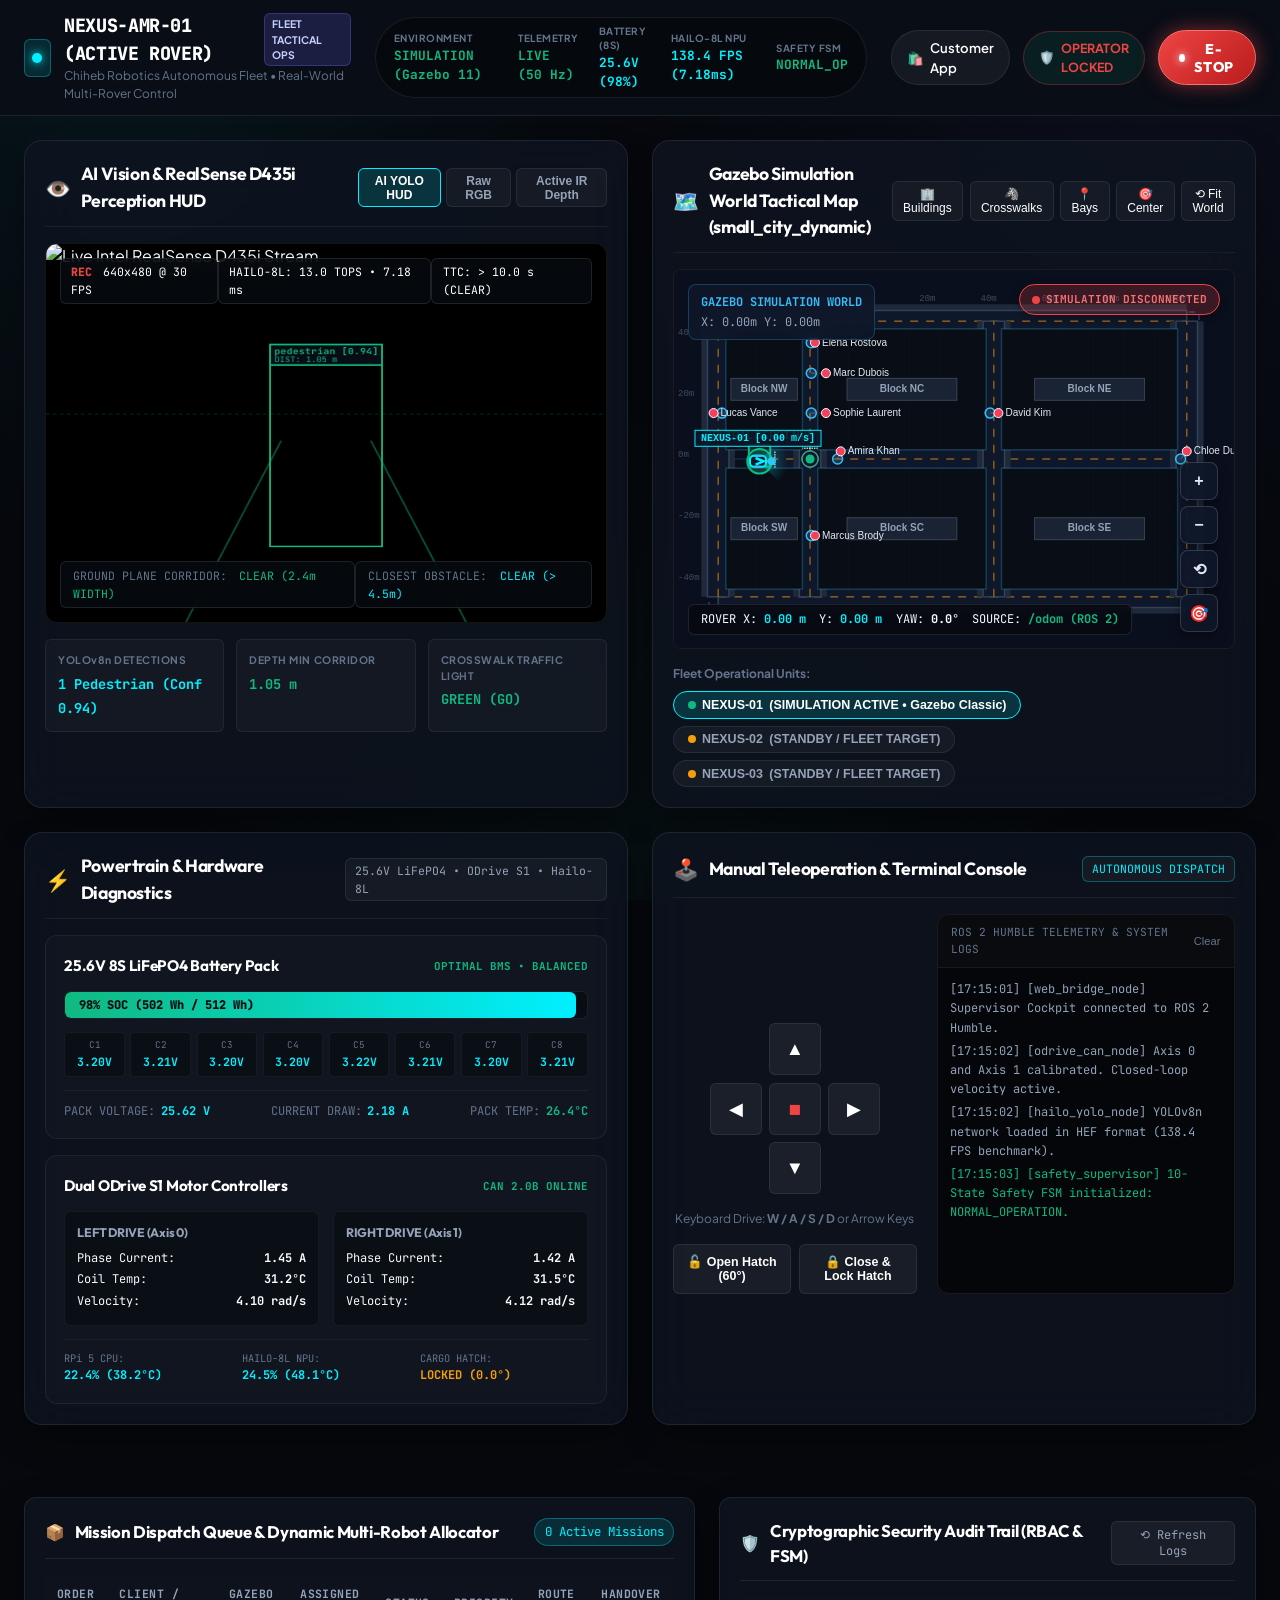
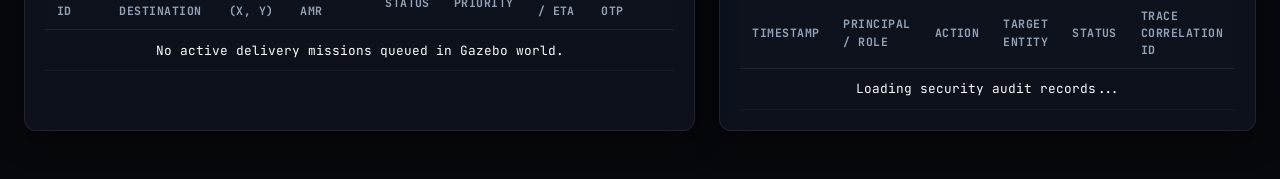
==== commit 76d66f88: "feat(gazebo-map): integrate authentic small_city_dynamic vector map engine, secure database, and dua" ====
--- a/delivery_robot_sim/web_dashboard/supervisor.html
+++ b/delivery_robot_sim/web_dashboard/supervisor.html
@@ -11,10 +11,6 @@
   <link rel="preconnect" href="https://fonts.gstatic.com" crossorigin>
   <link href="https://fonts.googleapis.com/css2?family=Outfit:wght@400;500;600;700;800&family=Plus+Jakarta+Sans:wght@400;500;600;700&family=JetBrains+Mono:wght@400;500;600;700;800&display=swap" rel="stylesheet">
   
-  <!-- Leaflet Map CSS (Local Bundle with CDN Fallback) -->
-  <link rel="stylesheet" href="leaflet.css">
-  <link rel="stylesheet" href="https://unpkg.com/leaflet@1.9.4/dist/leaflet.css">
-  
   <link rel="stylesheet" href="supervisor.css">
 </head>
 <body class="cockpit-theme">
@@ -42,8 +38,12 @@
       <!-- Real-Time Telemetry Badges -->
       <div class="telemetry-ribbon">
         <div class="ribbon-metric">
-          <span class="rm-k">ROS 2 HUMBLE</span>
-          <span class="rm-v text-emerald" id="topRosStatus">ACTIVE (50 Hz)</span>
+          <span class="rm-k">ENVIRONMENT</span>
+          <span class="rm-v text-emerald" id="topEnvMode">SIMULATION (Gazebo 11)</span>
+        </div>
+        <div class="ribbon-metric">
+          <span class="rm-k">TELEMETRY</span>
+          <span class="rm-v text-emerald" id="topFreshness">LIVE (50 Hz)</span>
         </div>
         <div class="ribbon-metric hide-mobile">
           <span class="rm-k">BATTERY (8S)</span>
@@ -146,43 +146,46 @@
     </section>
 
     <!-- ======================================================================= -->
-    <!-- PANE 2: REAL-WORLD TACTICAL FLEET MAP & DISPATCH                        -->
+    <!-- PANE 2: AUTHENTIC GAZEBO SIMULATION WORLD TACTICAL MAP & DISPATCH       -->
     <!-- ======================================================================= -->
     <section class="cockpit-pane pane-navigation">
       <div class="pane-header">
         <div class="pane-title-group">
           <span class="pane-icon">🗺️</span>
-          <h2>Real-World Tactical Fleet Map (Leaflet)</h2>
+          <h2>Gazebo Simulation World Tactical Map (small_city_dynamic)</h2>
         </div>
         <div class="map-quick-tools">
-          <button class="tool-btn" onclick="toggleTacticalTiles()" id="btnTacticalTile">🛰️ Satellite</button>
-          <button class="tool-btn" onclick="centerFleetMap()">🎯 Center</button>
-          <button class="tool-btn" onclick="toggleGeofence()">🛡️ Geofence</button>
-        </div>
-      </div>
-
-      <!-- Real-World Leaflet Tactical Map Viewport -->
-      <div class="nav-map-container">
-        <div id="supervisorTacticalMap" class="real-world-tactical-map"></div>
+          <button class="tool-btn" onclick="toggleTacticalLayer('footprints')">🏢 Buildings</button>
+          <button class="tool-btn" onclick="toggleTacticalLayer('crosswalks')">🦓 Crosswalks</button>
+          <button class="tool-btn" onclick="toggleTacticalLayer('bays')">📍 Bays</button>
+          <button class="tool-btn" onclick="centerSupervisorOnRover()">🎯 Center</button>
+          <button class="tool-btn" onclick="resetSupervisorMapView()">⟲ Fit World</button>
+        </div>
+      </div>
+
+      <!-- Gazebo World Map Viewport -->
+      <div class="nav-map-container" style="position: relative; width: 100%; height: 380px; background: #07090e; overflow: hidden; border-radius: 8px;">
+        <div id="supervisorTacticalMap" style="width: 100%; height: 100%; position: absolute; inset: 0;"></div>
         <div class="map-coordinates-hud">
-          <span>ROVER: <strong id="mapCoordX" class="text-cyan">36.800542° N</strong></span>
-          <span><strong id="mapCoordY" class="text-cyan">10.180012° E</strong></span>
-          <span>HEADING: <strong id="mapCoordYaw">90.0°</strong></span>
+          <span>ROVER X: <strong id="mapCoordX" class="text-cyan">0.00 m</strong></span>
+          <span>Y: <strong id="mapCoordY" class="text-cyan">0.00 m</strong></span>
+          <span>YAW: <strong id="mapCoordYaw">0.0°</strong></span>
+          <span>SOURCE: <strong id="mapSource" class="text-emerald">/odom (ROS 2)</strong></span>
         </div>
       </div>
 
       <!-- Multi-Rover Tactical Status Selector -->
       <div class="dispatch-presets-bar">
-        <span class="presets-label">Autonomous Fleet Units (Click to Focus):</span>
+        <span class="presets-label">Fleet Operational Units:</span>
         <div class="presets-chips">
-          <button class="preset-chip active" onclick="focusRover('NEXUS-01')">
-            <span class="dot-green"></span> <strong>NEXUS-01</strong> (En Route • 98% Bat)
+          <button class="preset-chip active" id="chipNexus01" onclick="focusRover('NEXUS-01')">
+            <span class="dot-green"></span> <strong>NEXUS-01</strong> (SIMULATION ACTIVE • Gazebo Classic)
           </button>
-          <button class="preset-chip" onclick="focusRover('NEXUS-02')">
-            <span class="dot-blue"></span> <strong>NEXUS-02</strong> (Depot Standby • 99% Bat)
+          <button class="preset-chip" id="chipNexus02" onclick="focusRover('NEXUS-02')" title="Standby unit for multi-robot dispatch expansion">
+            <span class="dot-amber"></span> <strong>NEXUS-02</strong> (STANDBY / FLEET TARGET)
           </button>
-          <button class="preset-chip" onclick="focusRover('NEXUS-03')">
-            <span class="dot-amber"></span> <strong>NEXUS-03</strong> (Returning Hub • 88% Bat)
+          <button class="preset-chip" id="chipNexus03" onclick="focusRover('NEXUS-03')" title="Standby unit for multi-robot dispatch expansion">
+            <span class="dot-amber"></span> <strong>NEXUS-03</strong> (STANDBY / FLEET TARGET)
           </button>
         </div>
       </div>
@@ -327,7 +330,78 @@
   </main>
 
   <!-- ========================================================================= -->
-  <!-- 3. OPERATOR PIN AUTHENTICATION MODAL                                      -->
+  <!-- 3. FLEET DISPATCH DECIDER & AUDIT LOGS OVERVIEW                          -->
+  <!-- ========================================================================= -->
+  <section class="cockpit-operations-deck">
+    <div class="operations-deck-inner">
+      
+      <!-- Live Orders & Dispatch Decision Queue -->
+      <div class="ops-card ops-orders-queue">
+        <div class="ops-card-header">
+          <div class="ops-title">
+            <span class="ops-icon">📦</span>
+            <h3>Mission Dispatch Queue & Dynamic Multi-Robot Allocator</h3>
+          </div>
+          <div class="ops-badge" id="ordersQueueCount">0 Active Missions</div>
+        </div>
+        <div class="table-responsive">
+          <table class="cockpit-table" id="ordersTable">
+            <thead>
+              <tr>
+                <th>Order ID</th>
+                <th>Client / Destination</th>
+                <th>Gazebo (X, Y)</th>
+                <th>Assigned AMR</th>
+                <th>Status</th>
+                <th>Priority</th>
+                <th>Route / ETA</th>
+                <th>Handover OTP</th>
+              </tr>
+            </thead>
+            <tbody id="ordersTableBody">
+              <tr>
+                <td colspan="8" class="text-center text-dim">No active delivery missions queued in Gazebo world.</td>
+              </tr>
+            </tbody>
+          </table>
+        </div>
+      </div>
+
+      <!-- Security Audit Event Logs -->
+      <div class="ops-card ops-audit-logs">
+        <div class="ops-card-header">
+          <div class="ops-title">
+            <span class="ops-icon">🛡️</span>
+            <h3>Cryptographic Security Audit Trail (RBAC & FSM)</h3>
+          </div>
+          <button class="btn-refresh-audit" onclick="fetchAuditLogs()">⟲ Refresh Logs</button>
+        </div>
+        <div class="table-responsive">
+          <table class="cockpit-table" id="auditTable">
+            <thead>
+              <tr>
+                <th>Timestamp</th>
+                <th>Principal / Role</th>
+                <th>Action</th>
+                <th>Target Entity</th>
+                <th>Status</th>
+                <th>Trace Correlation ID</th>
+              </tr>
+            </thead>
+            <tbody id="auditTableBody">
+              <tr>
+                <td colspan="6" class="text-center text-dim">Loading security audit records...</td>
+              </tr>
+            </tbody>
+          </table>
+        </div>
+      </div>
+
+    </div>
+  </section>
+
+  <!-- ========================================================================= -->
+  <!-- 4. OPERATOR PIN AUTHENTICATION MODAL                                      -->
   <!-- ========================================================================= -->
   <div class="pin-modal-backdrop" id="operatorPinModal">
     <div class="pin-modal-window">
@@ -367,9 +441,8 @@
     </div>
   </div>
 
-  <!-- Leaflet Map JS (Local with CDN Fallback) -->
-  <script src="leaflet.js"></script>
-  <script src="https://unpkg.com/leaflet@1.9.4/dist/leaflet.js"></script>
+  <!-- Gazebo Simulation Vector Map Engine -->
+  <script src="gazebo_map.js"></script>
 
   <!-- Supervisor Cockpit Logic -->
   <script src="supervisor.js"></script>
--- a/delivery_robot_sim/web_dashboard/supervisor.css
+++ b/delivery_robot_sim/web_dashboard/supervisor.css
@@ -1035,3 +1035,132 @@
   .hide-mobile { display: none; }
   .telemetry-ribbon { display: none; }
 }
+
+/* ==========================================================================
+   OPERATIONS DECK: ORDERS QUEUE & AUDIT LOGS
+   ========================================================================== */
+.cockpit-operations-deck {
+  max-width: 1560px;
+  margin: 1.5rem auto 3rem auto;
+  padding: 0 1.5rem;
+}
+
+.operations-deck-inner {
+  display: grid;
+  grid-template-columns: 1.2fr 0.8fr;
+  gap: 1.5rem;
+}
+
+@media (max-width: 1100px) {
+  .operations-deck-inner { grid-template-columns: 1fr; }
+}
+
+.ops-card {
+  background: var(--cockpit-card);
+  border: 1px solid var(--cockpit-card-border);
+  border-radius: var(--radius-md);
+  padding: 1.25rem;
+  box-shadow: 0 10px 30px rgba(0, 0, 0, 0.4);
+}
+
+.ops-card-header {
+  display: flex;
+  align-items: center;
+  justify-content: space-between;
+  margin-bottom: 1rem;
+  padding-bottom: 0.75rem;
+  border-bottom: 1px solid var(--cockpit-card-border);
+}
+
+.ops-title {
+  display: flex;
+  align-items: center;
+  gap: 0.6rem;
+}
+
+.ops-title h3 {
+  font-size: 1.05rem;
+  font-weight: 700;
+}
+
+.ops-badge {
+  font-family: var(--font-mono);
+  font-size: 0.78rem;
+  background: rgba(0, 240, 255, 0.12);
+  color: var(--accent-cyan);
+  border: 1px solid rgba(0, 240, 255, 0.3);
+  padding: 0.25rem 0.6rem;
+  border-radius: var(--radius-full);
+}
+
+.btn-refresh-audit {
+  background: rgba(255, 255, 255, 0.05);
+  border: 1px solid var(--cockpit-card-border);
+  color: var(--text-muted);
+  font-family: var(--font-mono);
+  font-size: 0.75rem;
+  padding: 0.3rem 0.75rem;
+  border-radius: var(--radius-sm);
+  cursor: pointer;
+  transition: var(--transition);
+}
+
+.btn-refresh-audit:hover {
+  color: #fff;
+  border-color: rgba(255, 255, 255, 0.2);
+}
+
+.table-responsive {
+  width: 100%;
+  overflow-x: auto;
+  max-height: 280px;
+  overflow-y: auto;
+}
+
+.cockpit-table {
+  width: 100%;
+  border-collapse: collapse;
+  font-size: 0.82rem;
+  text-align: left;
+}
+
+.cockpit-table th {
+  position: sticky;
+  top: 0;
+  background: #0d121c;
+  color: var(--text-muted);
+  font-family: var(--font-mono);
+  font-size: 0.72rem;
+  text-transform: uppercase;
+  letter-spacing: 0.04em;
+  padding: 0.6rem 0.75rem;
+  border-bottom: 1px solid var(--cockpit-card-border);
+}
+
+.cockpit-table td {
+  padding: 0.65rem 0.75rem;
+  border-bottom: 1px solid rgba(255, 255, 255, 0.04);
+  color: var(--text-main);
+  font-family: var(--font-mono);
+  font-size: 0.8rem;
+}
+
+.cockpit-table tr:hover td {
+  background: rgba(255, 255, 255, 0.02);
+}
+
+.text-center { text-align: center; }
+
+.status-tag {
+  display: inline-block;
+  padding: 0.15rem 0.5rem;
+  border-radius: var(--radius-full);
+  font-size: 0.72rem;
+  font-weight: 700;
+}
+.status-tag.en_route { background: rgba(0, 240, 255, 0.15); color: var(--accent-cyan); border: 1px solid rgba(0, 240, 255, 0.3); }
+.status-tag.completed { background: rgba(16, 185, 129, 0.15); color: var(--accent-emerald); border: 1px solid rgba(16, 185, 129, 0.3); }
+.status-tag.queued { background: rgba(245, 158, 11, 0.15); color: var(--accent-amber); border: 1px solid rgba(245, 158, 11, 0.3); }
+.status-tag.failed { background: rgba(239, 68, 68, 0.15); color: var(--accent-red); border: 1px solid rgba(239, 68, 68, 0.3); }
+.status-tag.idle { background: rgba(148, 163, 184, 0.15); color: var(--text-muted); border: 1px solid rgba(148, 163, 184, 0.3); }
+
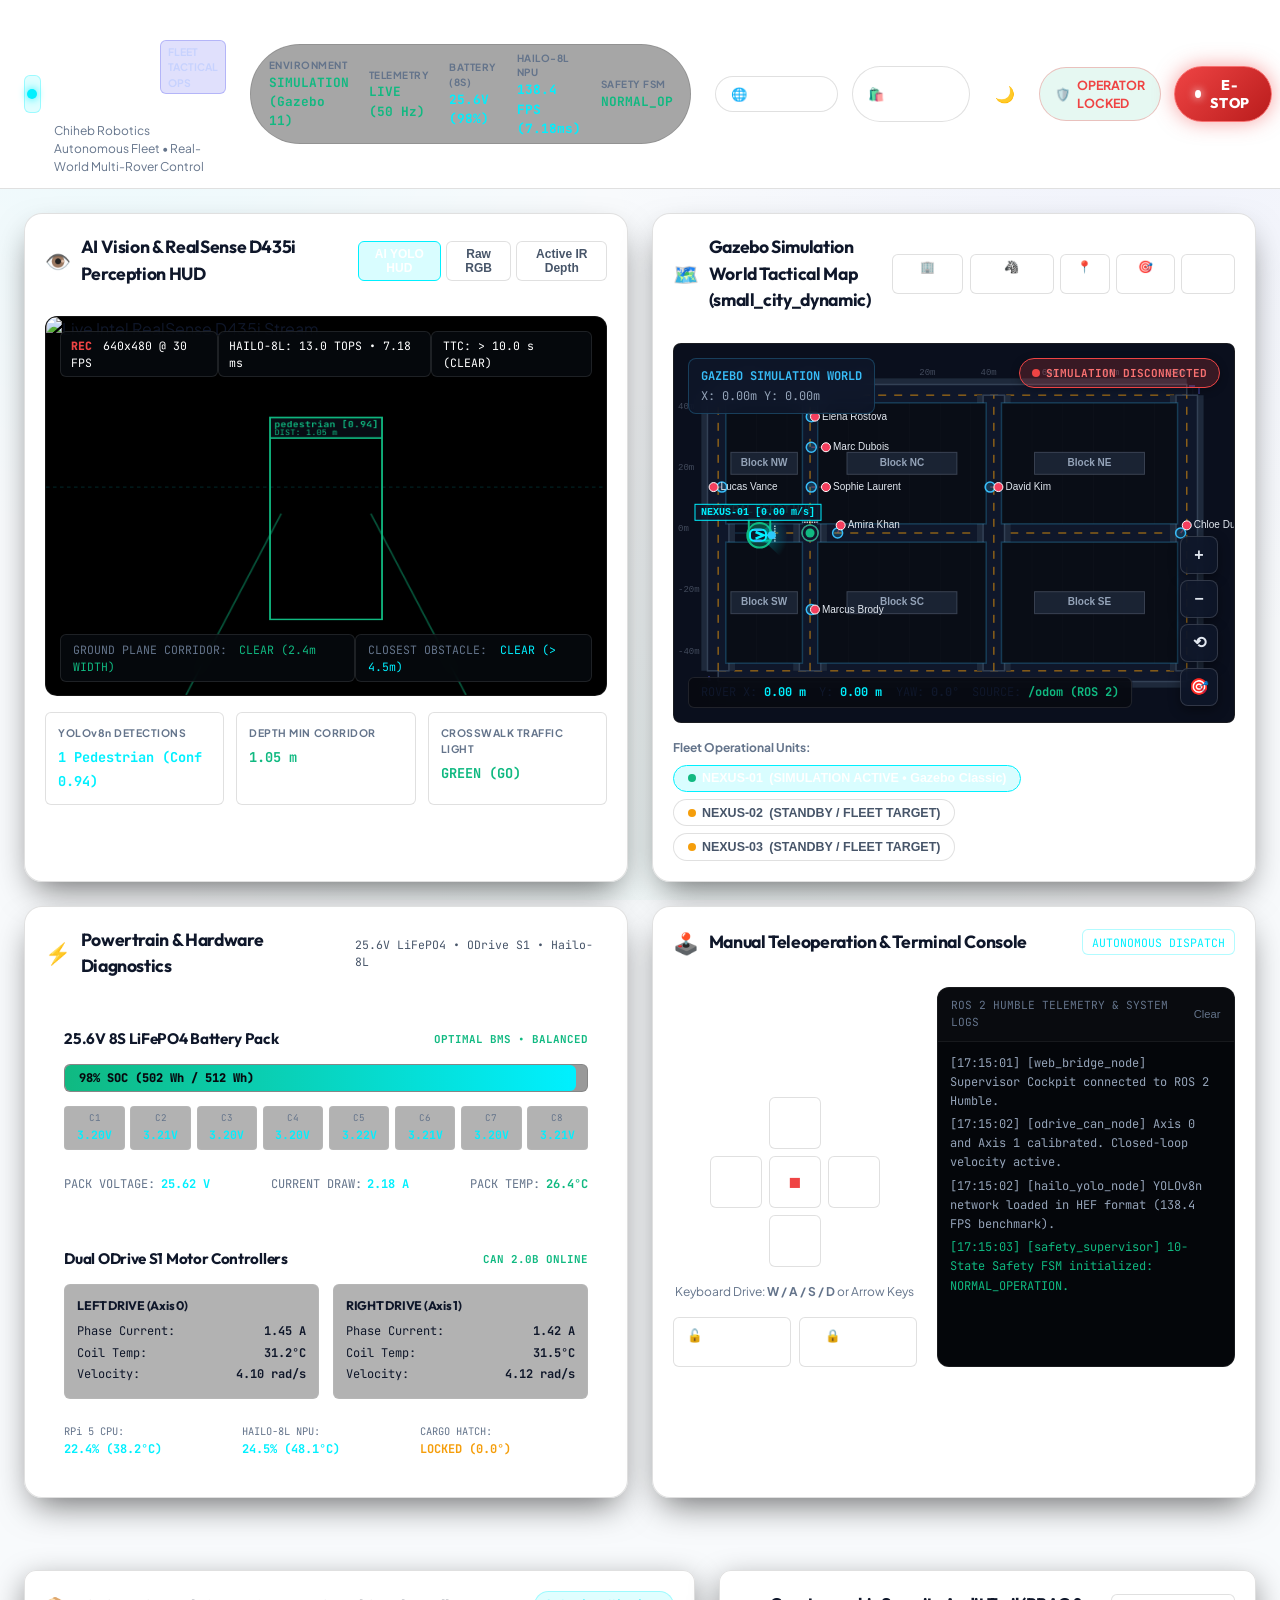
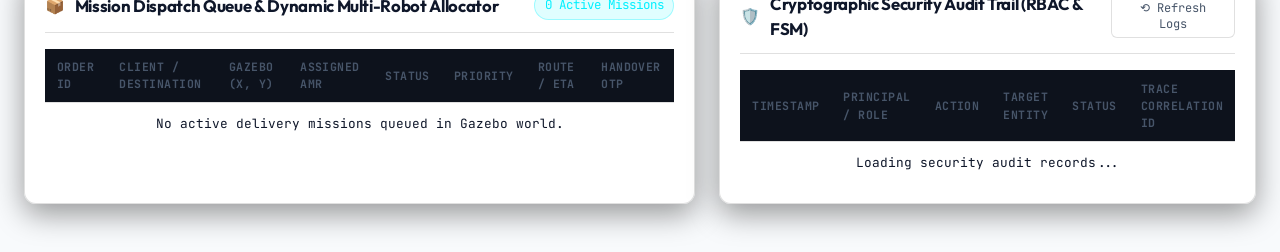
==== commit 52d253fa: "feat(corporate): transform platform into corporate robotics website with tri-portal separation and R" ====
--- a/delivery_robot_sim/web_dashboard/supervisor.html
+++ b/delivery_robot_sim/web_dashboard/supervisor.html
@@ -61,11 +61,22 @@
 
       <!-- Cockpit Actions & Navigation -->
       <div class="cockpit-actions">
+        <!-- Corporate Website -->
+        <a href="/" class="client-portal-link" title="Open Corporate Website">
+          <span class="cp-icon">🌐</span>
+          <span>Corporate</span>
+        </a>
+
         <!-- Switch to Customer Portal -->
         <a href="/client" class="client-portal-link" title="Open Customer Delivery Storefront & Live Tracker">
           <span class="cp-icon">🛍️</span>
           <span>Customer App</span>
         </a>
+
+        <!-- Theme Toggle -->
+        <button class="icon-toggle-btn" id="btnThemeToggle" onclick="toggleTheme()" title="Toggle Light/Dark Theme" style="background: rgba(255,255,255,0.06); border: 1px solid rgba(255,255,255,0.1); border-radius: 8px; color: inherit; cursor: pointer; padding: 6px 10px; font-size: 1rem;">
+          <span id="themeToggleIcon">🌙</span>
+        </button>
 
         <!-- Operator PIN Badge -->
         <div class="operator-auth-badge" id="operatorBadge" onclick="promptOperatorPin()">
--- a/delivery_robot_sim/web_dashboard/supervisor.css
+++ b/delivery_robot_sim/web_dashboard/supervisor.css
@@ -53,6 +53,33 @@
   background-attachment: fixed;
 }
 
+body.light-theme {
+  --cockpit-bg: #f8fafc;
+  --cockpit-card: rgba(255, 255, 255, 0.94);
+  --cockpit-card-border: rgba(0, 0, 0, 0.12);
+  --cockpit-header: rgba(255, 255, 255, 0.96);
+  --text-main: #0f172a;
+  --text-muted: #475569;
+  --text-dim: #64748b;
+  background-image: 
+    radial-gradient(circle at 10% 5%, rgba(0, 240, 255, 0.05), transparent 35%),
+    radial-gradient(circle at 90% 10%, rgba(99, 102, 241, 0.05), transparent 40%),
+    radial-gradient(circle at 50% 95%, rgba(16, 185, 129, 0.03), transparent 45%);
+}
+body.light-theme h1, body.light-theme h2, body.light-theme h3, body.light-theme h4, body.light-theme h5 {
+  color: #0f172a;
+}
+body.light-theme .cockpit-card,
+body.light-theme .cockpit-header,
+body.light-theme .stat-card,
+body.light-theme .telemetry-card,
+body.light-theme .modal-content,
+body.light-theme .terminal-container {
+  background: rgba(255, 255, 255, 0.96);
+  color: #0f172a;
+  border-color: rgba(0, 0, 0, 0.12);
+}
+
 h1, h2, h3, h4, h5 {
   font-family: var(--font-heading);
   letter-spacing: -0.02em;
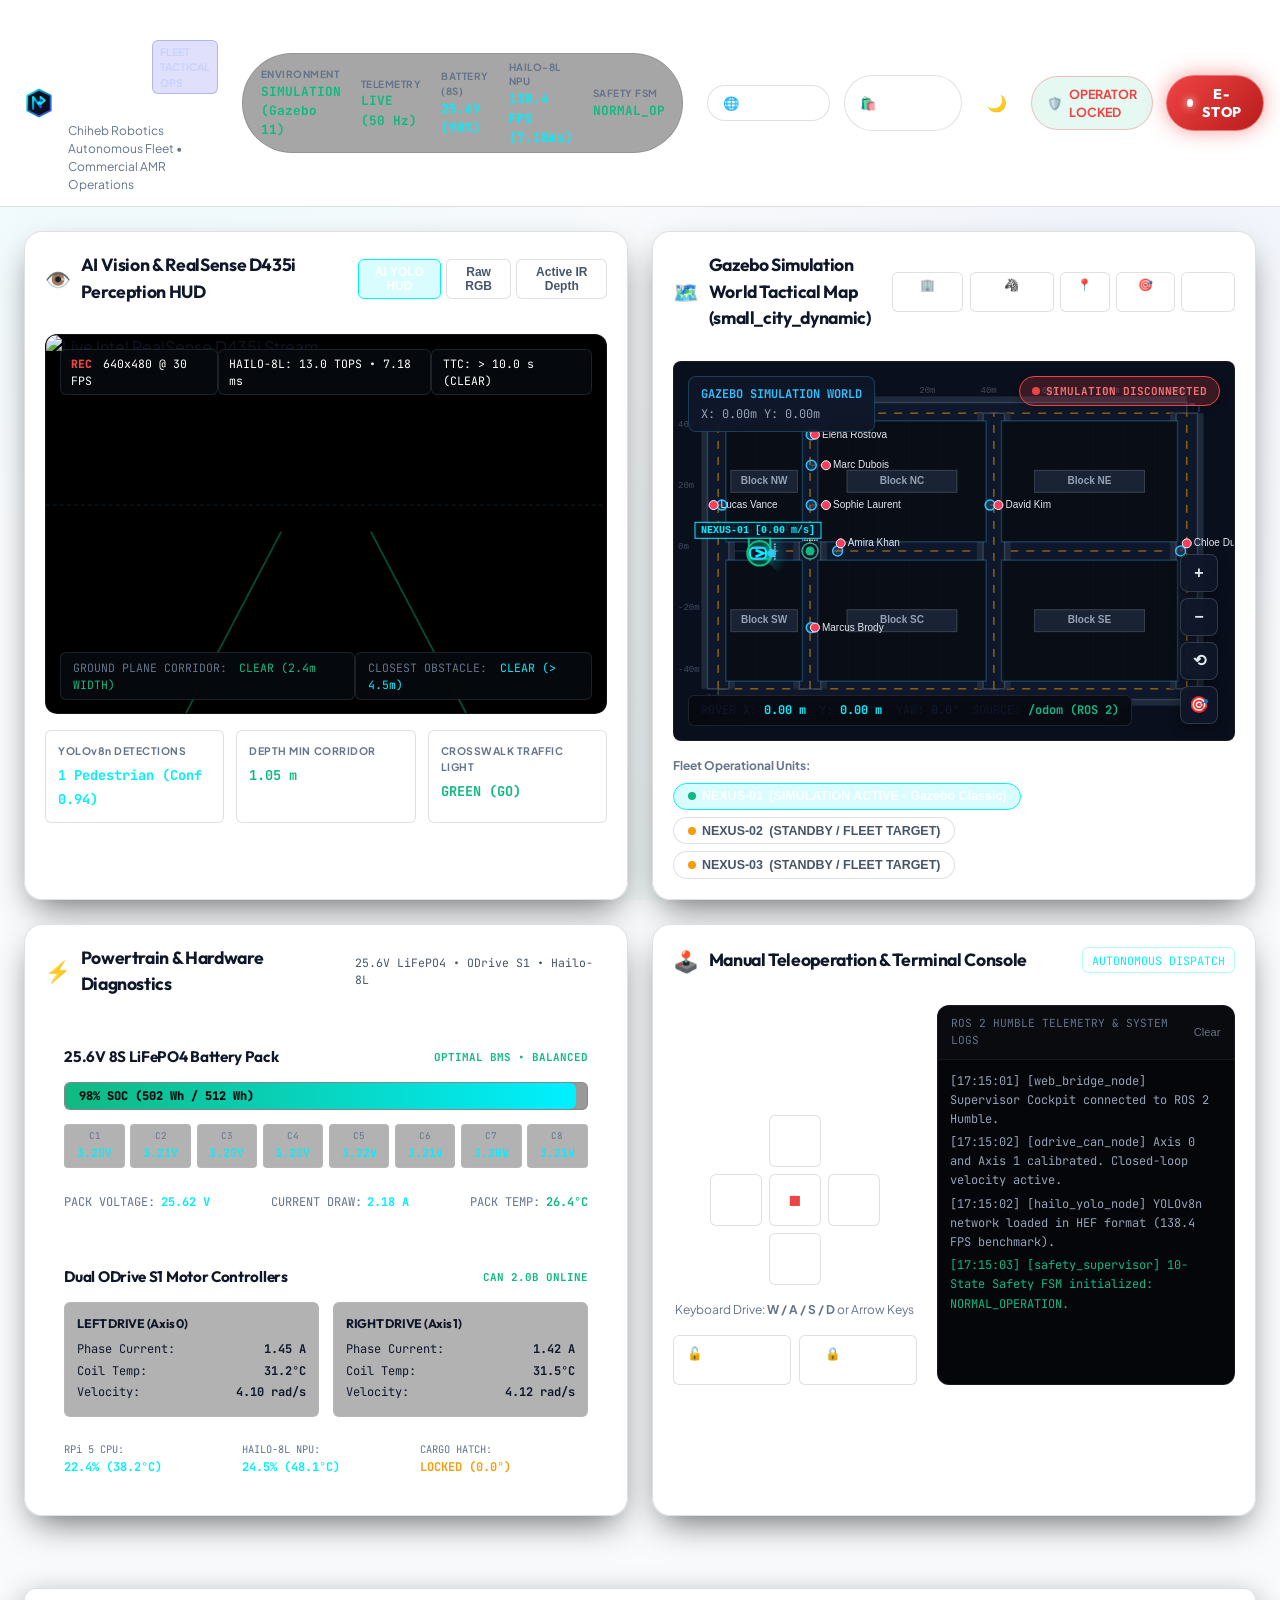
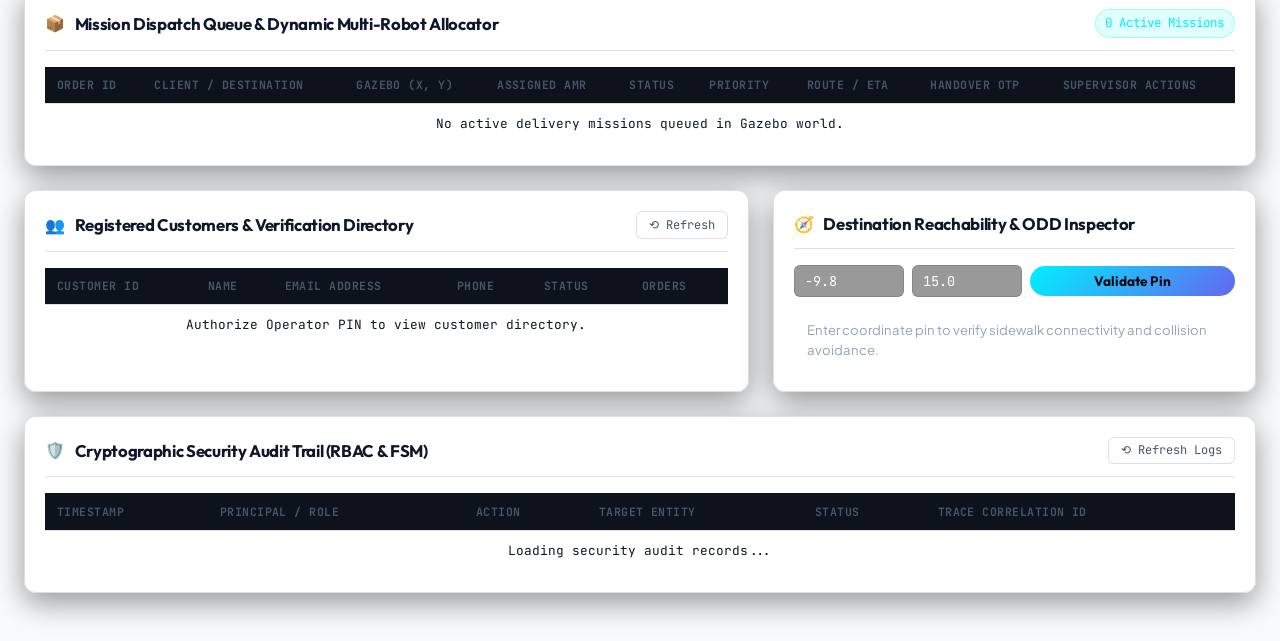
==== commit f592e5b3: "feat(mission): resolve simulation navigation bugs, complete 20-stage customer delivery workflow, and" ====
--- a/delivery_robot_sim/web_dashboard/supervisor.html
+++ b/delivery_robot_sim/web_dashboard/supervisor.html
@@ -23,15 +23,27 @@
       
       <!-- Brand & Rover Identifier -->
       <div class="brand-cockpit-group">
-        <div class="rover-badge-pulse">
-          <span class="rover-dot"></span>
-        </div>
+        <a href="/" class="brand-cockpit-logo" title="NexusDelivery Homepage" style="display:flex;align-items:center;">
+          <svg viewBox="0 0 36 36" width="30" height="30" fill="none" xmlns="http://www.w3.org/2000/svg">
+            <defs>
+              <linearGradient id="nexusGradSup" x1="0%" y1="0%" x2="100%" y2="100%">
+                <stop offset="0%" stop-color="#00f0ff"/>
+                <stop offset="50%" stop-color="#0284c7"/>
+                <stop offset="100%" stop-color="#4f46e5"/>
+              </linearGradient>
+            </defs>
+            <polygon points="18,2 32,9 32,27 18,34 4,27 4,9" fill="#0b1120" stroke="url(#nexusGradSup)" stroke-width="2.2" stroke-linejoin="round"/>
+            <path d="M11 25V11L20 23V11" stroke="url(#nexusGradSup)" stroke-width="2.6" stroke-linecap="round" stroke-linejoin="round"/>
+            <path d="M20 11L25 15L20 19" stroke="#00f0ff" stroke-width="2.2" stroke-linecap="round" stroke-linejoin="round"/>
+            <circle cx="18" cy="18" r="2.2" fill="#00f0ff"/>
+          </svg>
+        </a>
         <div class="rover-meta">
           <div class="rover-title">
             <span class="rover-id">NEXUS-AMR-01 (ACTIVE ROVER)</span>
             <span class="platform-badge">FLEET TACTICAL OPS</span>
           </div>
-          <div class="rover-sub">Chiheb Robotics Autonomous Fleet • Real-World Multi-Rover Control</div>
+          <div class="rover-sub">Chiheb Robotics Autonomous Fleet • Commercial AMR Operations</div>
         </div>
       </div>
 
@@ -347,7 +359,7 @@
     <div class="operations-deck-inner">
       
       <!-- Live Orders & Dispatch Decision Queue -->
-      <div class="ops-card ops-orders-queue">
+      <div class="ops-card ops-orders-queue" style="grid-column: 1 / -1;">
         <div class="ops-card-header">
           <div class="ops-title">
             <span class="ops-icon">📦</span>
@@ -367,19 +379,68 @@
                 <th>Priority</th>
                 <th>Route / ETA</th>
                 <th>Handover OTP</th>
+                <th>Supervisor Actions</th>
               </tr>
             </thead>
             <tbody id="ordersTableBody">
               <tr>
-                <td colspan="8" class="text-center text-dim">No active delivery missions queued in Gazebo world.</td>
+                <td colspan="9" class="text-center text-dim">No active delivery missions queued in Gazebo world.</td>
               </tr>
             </tbody>
           </table>
         </div>
       </div>
 
+      <!-- Registered Customers Directory (Phase 1 & Phase 7) -->
+      <div class="ops-card ops-customers">
+        <div class="ops-card-header">
+          <div class="ops-title">
+            <span class="ops-icon">👥</span>
+            <h3>Registered Customers & Verification Directory</h3>
+          </div>
+          <button class="btn-refresh-audit" onclick="fetchCustomers()">⟲ Refresh</button>
+        </div>
+        <div class="table-responsive">
+          <table class="cockpit-table" id="customersTable">
+            <thead>
+              <tr>
+                <th>Customer ID</th>
+                <th>Name</th>
+                <th>Email Address</th>
+                <th>Phone</th>
+                <th>Status</th>
+                <th>Orders</th>
+              </tr>
+            </thead>
+            <tbody id="customersTableBody">
+              <tr>
+                <td colspan="6" class="text-center text-dim">Loading customer directory...</td>
+              </tr>
+            </tbody>
+          </table>
+        </div>
+      </div>
+
+      <!-- Destination Reachability & ODD Inspector (Phase 2 & Phase 7) -->
+      <div class="ops-card ops-destination-inspector">
+        <div class="ops-card-header">
+          <div class="ops-title">
+            <span class="ops-icon">🧭</span>
+            <h3>Destination Reachability & ODD Inspector</h3>
+          </div>
+        </div>
+        <div style="display: flex; gap: 8px; align-items: center; margin-bottom: 12px; flex-wrap: wrap;">
+          <input type="number" id="inspCoordX" class="pin-input mono" placeholder="Gazebo X (m)" step="0.1" style="width: 110px; padding: 6px 10px; font-size: 0.85rem;" value="-9.8">
+          <input type="number" id="inspCoordY" class="pin-input mono" placeholder="Gazebo Y (m)" step="0.1" style="width: 110px; padding: 6px 10px; font-size: 0.85rem;" value="15.0">
+          <button class="btn-pin-submit" style="padding: 6px 14px; font-size: 0.85rem;" onclick="testDestinationValidation()">Validate Pin</button>
+        </div>
+        <div id="inspectorResultBox" style="font-size: 0.82rem; padding: 10px 12px; border-radius: 6px; background: rgba(255,255,255,0.03); border: 1px solid rgba(255,255,255,0.08); color: #94a3b8; min-height: 52px;">
+          Enter coordinate pin to verify sidewalk connectivity and collision avoidance.
+        </div>
+      </div>
+
       <!-- Security Audit Event Logs -->
-      <div class="ops-card ops-audit-logs">
+      <div class="ops-card ops-audit-logs" style="grid-column: 1 / -1;">
         <div class="ops-card-header">
           <div class="ops-title">
             <span class="ops-icon">🛡️</span>
